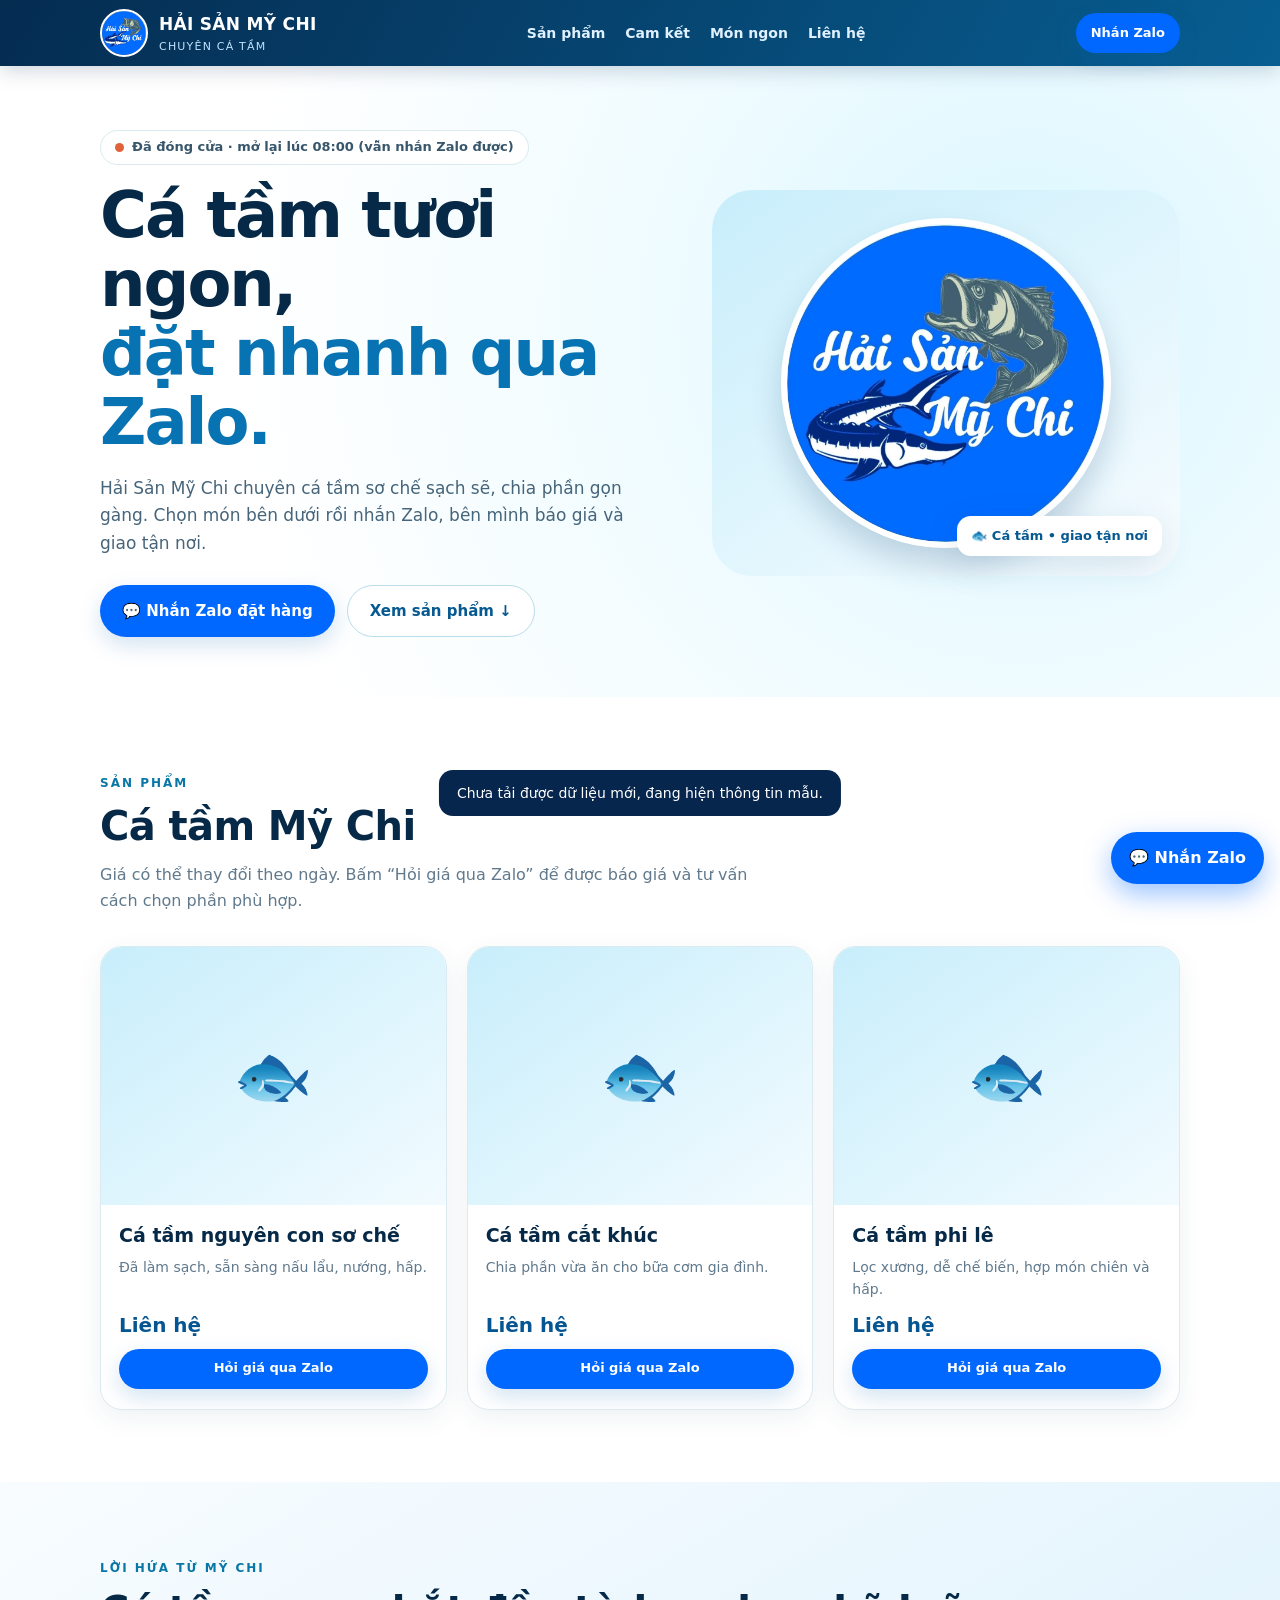
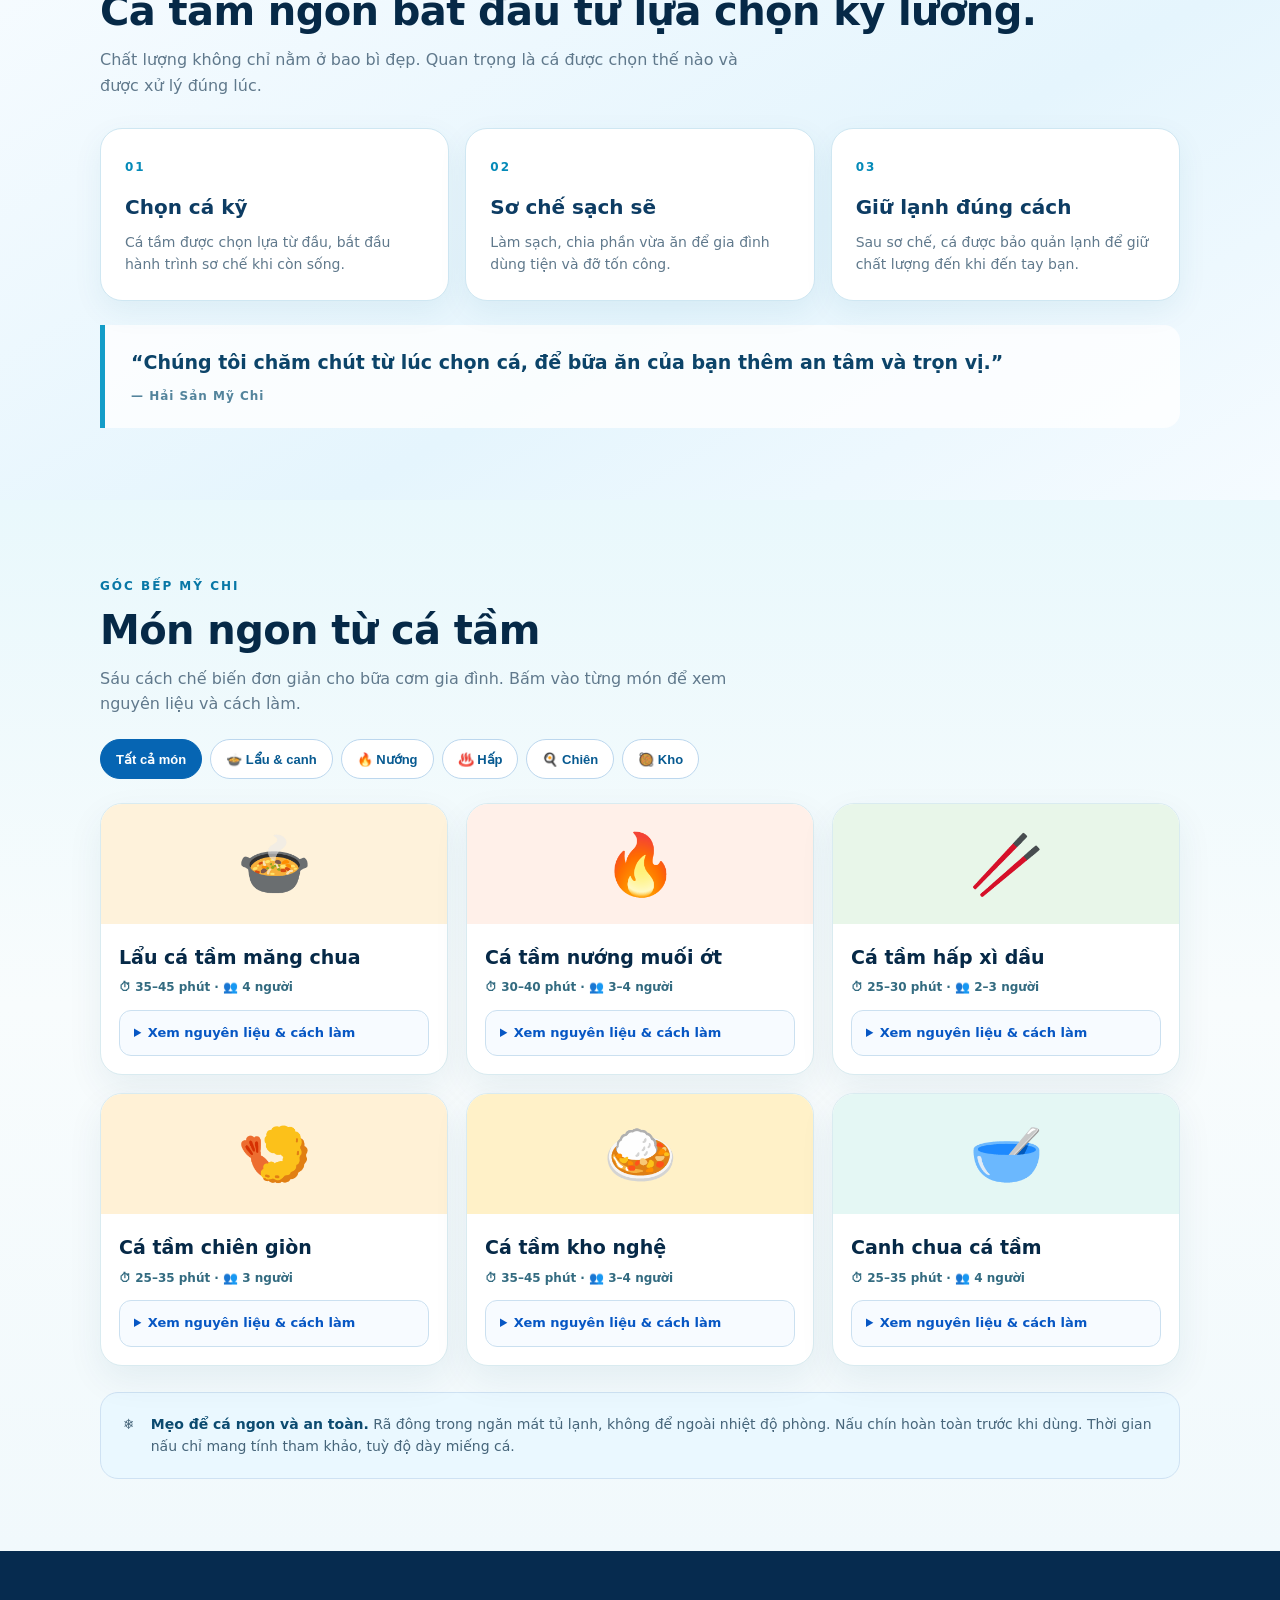
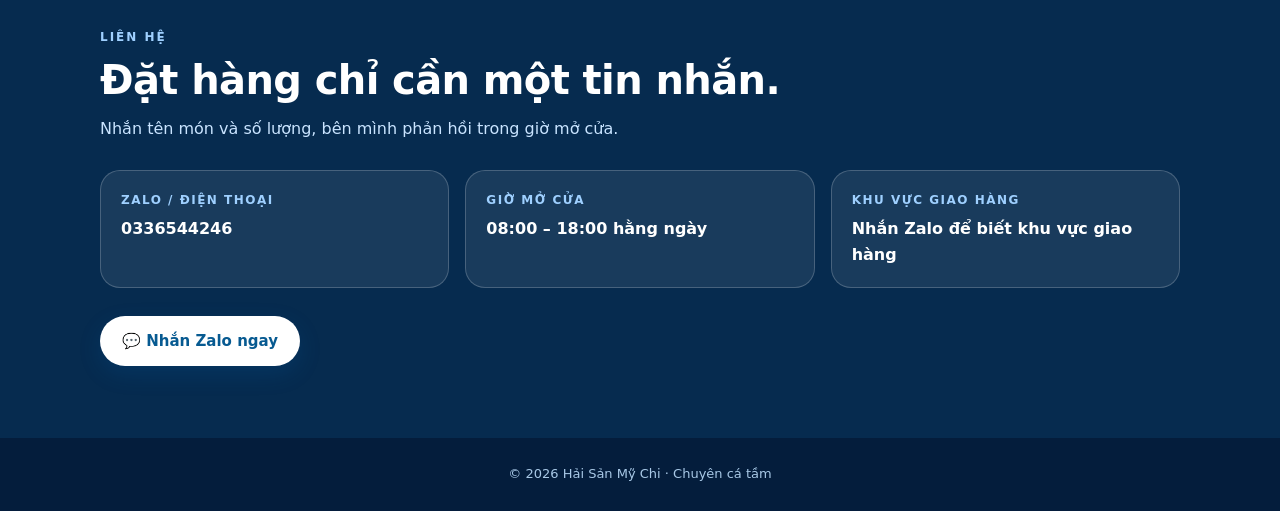
==== index.html @ b7a3113d "Website bán cá tầm Hải Sản Mỹ Chi: trang khách, trang quản trị, hướng dẫn Supabase Co-Authored-By: C" ====
<!DOCTYPE html>
<html lang="vi">
<head>
<meta charset="utf-8">
<meta name="viewport" content="width=device-width, initial-scale=1">
<meta name="theme-color" content="#052a55">
<title>Hải Sản Mỹ Chi | Cá tầm tươi, đặt qua Zalo</title>
<meta name="description" content="Hải Sản Mỹ Chi chuyên cá tầm. Xem sản phẩm, hỏi giá và đặt hàng nhanh qua Zalo.">
<link rel="icon" href="assets/logo.webp">
<link rel="stylesheet" href="style.css">
</head>
<body>
<div class="promo" id="promo" hidden></div>

<header>
  <div class="topbar">
    <a class="brand" href="#top">
      <img src="assets/logo.webp" alt="Logo Hải Sản Mỹ Chi">
      <span><strong>HẢI SẢN MỸ CHI</strong><small>Chuyên cá tầm</small></span>
    </a>
    <nav class="links" aria-label="Điều hướng">
      <a href="#sanpham">Sản phẩm</a>
      <a href="#cauchuyen">Cam kết</a>
      <a href="#monngon">Món ngon</a>
      <a href="#lienhe">Liên hệ</a>
    </nav>
    <a class="btn zalo small zalo-link" href="#" target="_blank" rel="noopener">Nhắn Zalo</a>
  </div>
</header>

<main id="top">
  <section class="hero">
    <div class="bubbles" aria-hidden="true">
      <span style="--x:6%;--s:13px;--d:9s;--dl:-2s"></span><span style="--x:22%;--s:8px;--d:12s;--dl:-6s"></span>
      <span style="--x:44%;--s:16px;--d:10s;--dl:-5s"></span><span style="--x:66%;--s:9px;--d:13s;--dl:-3s"></span>
      <span style="--x:80%;--s:19px;--d:11s;--dl:-8s"></span><span style="--x:93%;--s:11px;--d:9s;--dl:-4s"></span>
    </div>
    <div class="heroinner">
      <div>
        <span class="status" id="status"><i></i><span>Đang kiểm tra giờ mở cửa…</span></span>
        <h1>Cá tầm tươi ngon,<br><em>đặt nhanh qua Zalo.</em></h1>
        <p>Hải Sản Mỹ Chi chuyên cá tầm sơ chế sạch sẽ, chia phần gọn gàng. Chọn món bên dưới rồi nhắn Zalo, bên mình báo giá và giao tận nơi.</p>
        <div class="heroactions">
          <a class="btn zalo zalo-link" href="#" target="_blank" rel="noopener">💬 Nhắn Zalo đặt hàng</a>
          <a class="btn ghost" href="#sanpham">Xem sản phẩm ↓</a>
        </div>
      </div>
      <div class="logo-card">
        <img src="assets/logo.webp" alt="Hải Sản Mỹ Chi">
        <span class="tag">🐟 Cá tầm • giao tận nơi</span>
      </div>
    </div>
  </section>

  <section class="section products" id="sanpham">
    <div class="wrap">
      <span class="kicker">Sản phẩm</span>
      <h2 class="heading">Cá tầm Mỹ Chi</h2>
      <p class="sub">Giá có thể thay đổi theo ngày. Bấm “Hỏi giá qua Zalo” để được báo giá và tư vấn cách chọn phần phù hợp.</p>
      <div class="grid" id="productGrid" aria-live="polite">
        <div class="empty">Đang tải sản phẩm…</div>
      </div>
    </div>
  </section>

  <section class="section story" id="cauchuyen">
    <div class="wrap">
      <span class="kicker">Lời hứa từ Mỹ Chi</span>
      <h2 class="heading">Cá tầm ngon bắt đầu từ lựa chọn kỹ lưỡng.</h2>
      <p class="sub">Chất lượng không chỉ nằm ở bao bì đẹp. Quan trọng là cá được chọn thế nào và được xử lý đúng lúc.</p>
      <div class="panels">
        <article class="panel"><span class="n">01</span><h3>Chọn cá kỹ</h3><p>Cá tầm được chọn lựa từ đầu, bắt đầu hành trình sơ chế khi còn sống.</p></article>
        <article class="panel"><span class="n">02</span><h3>Sơ chế sạch sẽ</h3><p>Làm sạch, chia phần vừa ăn để gia đình dùng tiện và đỡ tốn công.</p></article>
        <article class="panel"><span class="n">03</span><h3>Giữ lạnh đúng cách</h3><p>Sau sơ chế, cá được bảo quản lạnh để giữ chất lượng đến khi đến tay bạn.</p></article>
      </div>
      <blockquote class="quote">“Chúng tôi chăm chút từ lúc chọn cá, để bữa ăn của bạn thêm an tâm và trọn vị.”<span>— Hải Sản Mỹ Chi</span></blockquote>
    </div>
  </section>

  <section class="section recipes" id="monngon">
    <div class="wrap">
      <span class="kicker">Góc bếp Mỹ Chi</span>
      <h2 class="heading">Món ngon từ cá tầm</h2>
      <p class="sub">Sáu cách chế biến đơn giản cho bữa cơm gia đình. Bấm vào từng món để xem nguyên liệu và cách làm.</p>
      <div class="filters" id="filters" role="group" aria-label="Lọc món ăn"></div>
      <div class="rgrid" id="recipeGrid"></div>
      <div class="tip"><span aria-hidden="true">❄️</span><div><strong>Mẹo để cá ngon và an toàn.</strong> Rã đông trong ngăn mát tủ lạnh, không để ngoài nhiệt độ phòng. Nấu chín hoàn toàn trước khi dùng. Thời gian nấu chỉ mang tính tham khảo, tuỳ độ dày miếng cá.</div></div>
    </div>
  </section>

  <section class="section contact" id="lienhe">
    <div class="wrap">
      <span class="kicker" style="color:#9fd0ff">Liên hệ</span>
      <h2 class="heading">Đặt hàng chỉ cần một tin nhắn.</h2>
      <p class="sub">Nhắn tên món và số lượng, bên mình phản hồi trong giờ mở cửa.</p>
      <div class="cinfo">
        <div class="cbox"><b>Zalo / Điện thoại</b><span id="cZalo">…</span></div>
        <div class="cbox"><b>Giờ mở cửa</b><span id="cHours">…</span></div>
        <div class="cbox"><b>Khu vực giao hàng</b><span id="cArea">…</span></div>
      </div>
      <a class="btn zalo-link" href="#" target="_blank" rel="noopener">💬 Nhắn Zalo ngay</a>
    </div>
  </section>
</main>

<footer>© <span id="year"></span> Hải Sản Mỹ Chi · Chuyên cá tầm</footer>

<a class="fab zalo-link" href="#" target="_blank" rel="noopener" aria-label="Nhắn Zalo">💬 Nhắn Zalo</a>
<div class="toast" id="toast" role="status"></div>

<script src="config.js"></script>
<script src="app.js"></script>
</body>
</html>
---- style.css ----
:root{--navy:#062947;--blue:#0665b3;--blue-d:#055593;--cyan:#31b5d5;--ice:#eaf8ff;--ink:#102d43;--muted:#60798c;--border:#dbeaf0;--zalo:#0068ff;--sun:#31b5d5;--coral:#0665b3;--ok:#12805c;--bad:#b3261e}
*{box-sizing:border-box}
html{scroll-behavior:smooth}
body{margin:0;color:var(--ink);font-family:system-ui,-apple-system,"Segoe UI",Roboto,Arial,sans-serif;background:#f4f9fc;line-height:1.6}
img{max-width:100%}
a{color:inherit}
.wrap{max-width:1120px;margin:auto;padding:0 20px}
.section{padding:72px 0}
.kicker{font-size:12px;font-weight:800;letter-spacing:2px;text-transform:uppercase;color:#0877a6}
.heading{font-size:clamp(26px,3.4vw,40px);line-height:1.2;color:var(--navy);margin:8px 0 12px;letter-spacing:-.6px}
.sub{color:var(--muted);font-size:16px;max-width:680px;margin:0}

/* banner + header */
.promo{background:#d9f2fb;color:#074a6e;text-align:center;font-size:14px;font-weight:700;padding:9px 16px}
.promo[hidden]{display:none}
header{background:linear-gradient(120deg,#052c51,#075e91);color:#fff;position:sticky;top:0;z-index:20;box-shadow:0 4px 20px #06264d33}
.topbar{max-width:1120px;margin:auto;display:flex;align-items:center;justify-content:space-between;gap:12px;padding:9px 20px}
.brand{display:flex;align-items:center;gap:11px;text-decoration:none}
.brand img{width:48px;height:48px;border-radius:50%;border:2px solid #fff;object-fit:cover}
.brand strong{display:block;font-size:17px;letter-spacing:.3px}
.brand small{display:block;color:#bfe3ff;font-size:11px;letter-spacing:1.2px;text-transform:uppercase}
nav.links{display:flex;gap:20px;font-size:14px;font-weight:600}
nav.links a{text-decoration:none;color:#dff0ff}
nav.links a:hover{color:#fff}

/* buttons */
.btn{display:inline-flex;align-items:center;justify-content:center;gap:8px;border:0;cursor:pointer;border-radius:50px;padding:13px 22px;font-weight:800;font-size:15px;text-decoration:none;background:var(--blue);color:#fff;box-shadow:0 8px 22px #0665b32e;min-height:46px;transition:background .15s}
.btn:hover{background:var(--blue-d)}
.btn.zalo{background:var(--zalo)}
.btn.ghost{background:#fff;color:#075a91;border:1px solid #badceb;box-shadow:none}
.btn.small{padding:9px 15px;font-size:13px;min-height:40px}
.btn[disabled]{opacity:.5;cursor:not-allowed;transform:none}
:focus-visible{outline:3px solid #ffb300;outline-offset:2px}

/* hero */
.hero{position:relative;overflow:hidden;background:radial-gradient(circle at 80% 40%,#d9f7ff 0,#eefbff 32%,#fff 72%)}
.heroinner{max-width:1120px;margin:auto;padding:64px 20px 60px;display:grid;grid-template-columns:1.1fr .9fr;gap:40px;align-items:center;position:relative;z-index:1}
.status{display:inline-flex;align-items:center;gap:8px;background:#fff;border:1px solid var(--border);border-radius:30px;padding:6px 14px;font-size:13px;font-weight:700;color:#37566b}
.status i{width:9px;height:9px;border-radius:50%;background:#9aa9b5;display:inline-block}
.status.open i{background:#1fb46a;box-shadow:0 0 0 4px #1fb46a30}
.status.closed i{background:#e0623a}
.hero h1{font-size:clamp(36px,5.4vw,64px);line-height:1.08;letter-spacing:-2px;color:var(--navy);margin:16px 0 18px}
.hero h1 em{color:#0873b2;font-style:normal}
.hero p{font-size:17px;color:#46657a;max-width:560px;margin:0}
.heroactions{display:flex;gap:12px;flex-wrap:wrap;margin-top:28px}
.logo-card{position:relative;display:grid;place-items:center;background:linear-gradient(145deg,#c8eefb,#f7fcff);border-radius:40px;padding:28px;min-height:340px}
.logo-card img{width:min(100%,330px);border-radius:50%;border:6px solid #fff;box-shadow:0 18px 30px #20537e38;animation:float 6s ease-in-out infinite}
.logo-card .tag{position:absolute;bottom:20px;right:18px;background:#fff;padding:10px 14px;border-radius:14px;font-size:13px;font-weight:800;color:#075a91;box-shadow:0 10px 35px #06466d22}
@keyframes float{50%{transform:translateY(-10px)}}
.bubbles span{position:absolute;bottom:-30px;left:var(--x);width:var(--s);height:var(--s);border-radius:50%;background:#7fc4ff44;animation:rise var(--d) linear infinite;animation-delay:var(--dl)}
@keyframes rise{to{transform:translateY(-640px);opacity:0}}

/* products */
.products{background:#fff}
.grid{display:grid;grid-template-columns:repeat(3,minmax(0,1fr));gap:20px;margin-top:32px}
.card{background:#fff;border:1px solid var(--border);border-radius:22px;overflow:hidden;box-shadow:0 8px 26px #0d486112;display:flex;flex-direction:column}
.card .pic{aspect-ratio:4/3;background:linear-gradient(145deg,#c8eefb,#f2fbff);display:grid;place-items:center;font-size:64px;position:relative;overflow:hidden}
.card .pic img{width:100%;height:100%;object-fit:cover;display:block}
.card .out{position:absolute;top:12px;left:12px;background:#222c;color:#fff;font-size:12px;font-weight:800;padding:5px 11px;border-radius:20px}
.card .body{padding:18px 18px 20px;display:flex;flex-direction:column;gap:8px;flex:1}
.card h3{margin:0;font-size:19px;color:var(--navy);line-height:1.3}
.card p{margin:0;font-size:14px;color:var(--muted);flex:1}
.card .price{font-size:20px;font-weight:900;color:var(--blue-d)}
.card .price small{font-size:13px;font-weight:700;color:var(--muted)}
.card.soldout .pic img,.card.soldout .pic span{filter:grayscale(.8);opacity:.7}
.empty{grid-column:1/-1;text-align:center;color:var(--muted);padding:30px}

/* story / steps */
.story{background:linear-gradient(150deg,#f8fcff,#e5f5fd 60%,#f5fbff)}
.panels{display:grid;grid-template-columns:repeat(3,minmax(0,1fr));gap:16px;margin-top:30px}
.panel{background:#fff;border:1px solid #cfe7f2;border-radius:22px;padding:24px;box-shadow:0 10px 30px #0b5d8612}
.panel .n{font-size:12px;letter-spacing:2px;color:#048ab8;font-weight:900}
.panel h3{color:#0d3c63;font-size:20px;margin:12px 0 8px}
.panel p{font-size:14px;color:var(--muted);margin:0}
.quote{margin:24px 0 0;padding:22px 26px;border-left:5px solid #149dc8;background:#ffffffc9;border-radius:0 16px 16px 0;font-size:19px;font-weight:700;color:#0c4469}
.quote span{display:block;font-size:12px;letter-spacing:1px;margin-top:10px;color:#53849c;font-weight:600}

/* recipes */
.recipes{background:linear-gradient(180deg,#e9f8fc,#f8fcfd 48%,#f1f9fc)}
.filters{display:flex;gap:8px;flex-wrap:wrap;margin-top:22px}
.chip{border:1px solid #bcd7ee;background:#fff;color:#075a91;border-radius:30px;padding:9px 15px;font-weight:700;font-size:13px;cursor:pointer;min-height:40px}
.chip[aria-pressed="true"]{background:var(--blue);color:#fff;border-color:var(--blue)}
.rgrid{display:grid;grid-template-columns:repeat(3,minmax(0,1fr));gap:18px;margin-top:24px;align-items:start}
.rcard{border:1px solid #d9ebf0;border-radius:22px;overflow:hidden;background:#fff;box-shadow:0 14px 36px #0d486112}
.rart{height:120px;display:grid;place-items:center;font-size:60px;background:var(--bg)}
.rmain{padding:18px}
.rmain h3{margin:0 0 4px;font-size:19px;color:var(--navy)}
.rmeta{font-size:12px;color:#336b80;font-weight:700;margin:6px 0 12px}
details.rd{border:1px solid #cbe0f0;border-radius:12px;background:#f7fbff}
details.rd summary{cursor:pointer;font-weight:800;color:#0757c4;font-size:13px;padding:12px 14px}
details.rd div{padding:0 15px 14px;font-size:13px;color:#465f70}
details.rd h4{margin:10px 0 4px;color:#134d6d;font-size:13px}
details.rd ul,details.rd ol{padding-left:19px;margin:0}
.tip{display:flex;gap:16px;margin-top:26px;background:var(--ice);border:1px solid #cfe2f3;border-radius:18px;padding:20px 22px;font-size:14px;color:#46657a}
.tip strong{color:#0c4b70}

/* contact */
.contact{background:#062b4f;color:#fff}
.contact .heading{color:#fff}
.contact .sub{color:#c9e4ff}
.cinfo{display:grid;grid-template-columns:repeat(3,minmax(0,1fr));gap:16px;margin-top:28px}
.cbox{background:#ffffff14;border:1px solid #ffffff33;border-radius:20px;padding:20px}
.cbox b{display:block;font-size:12px;letter-spacing:1.5px;text-transform:uppercase;color:#9fd0ff;margin-bottom:6px}
.cbox span{font-size:16px;font-weight:700}
.contact .btn{margin-top:28px;background:#fff;color:#075a91}
footer{background:#041d3c;color:#a8c8e6;text-align:center;font-size:13px;padding:26px 20px}

/* floating zalo */
.fab{position:fixed;right:16px;bottom:16px;z-index:30;display:flex;align-items:center;gap:8px;background:var(--zalo);color:#fff;text-decoration:none;font-weight:800;padding:13px 18px;border-radius:50px;box-shadow:0 10px 28px #0068ff66;min-height:48px}
.fab:hover{background:#0053cc}
.toast{position:fixed;left:50%;bottom:84px;transform:translate(-50%,20px);background:#06264d;color:#fff;padding:12px 18px;border-radius:14px;font-size:14px;max-width:calc(100% - 32px);opacity:0;pointer-events:none;transition:.25s;z-index:40;text-align:center}
.toast.show{opacity:1;transform:translate(-50%,0)}

@media(max-width:860px){
  .heroinner{grid-template-columns:1fr;padding:40px 20px;gap:26px}
  .logo-card{min-height:260px}
  .grid,.rgrid{grid-template-columns:repeat(2,minmax(0,1fr))}
  .panels,.cinfo{grid-template-columns:1fr}
  nav.links{display:none}
}
@media(max-width:540px){
  .section{padding:52px 0}
  .grid,.rgrid{grid-template-columns:1fr}
  .brand strong{font-size:15px}
  .brand img{width:42px;height:42px}
  .topbar .btn{display:none}
  .fab{left:16px;right:16px;justify-content:center}
  .toast{bottom:76px}
  body{padding-bottom:70px}
}
@media(prefers-reduced-motion:reduce){
  *{animation:none!important;transition:none!important;scroll-behavior:auto!important}
}
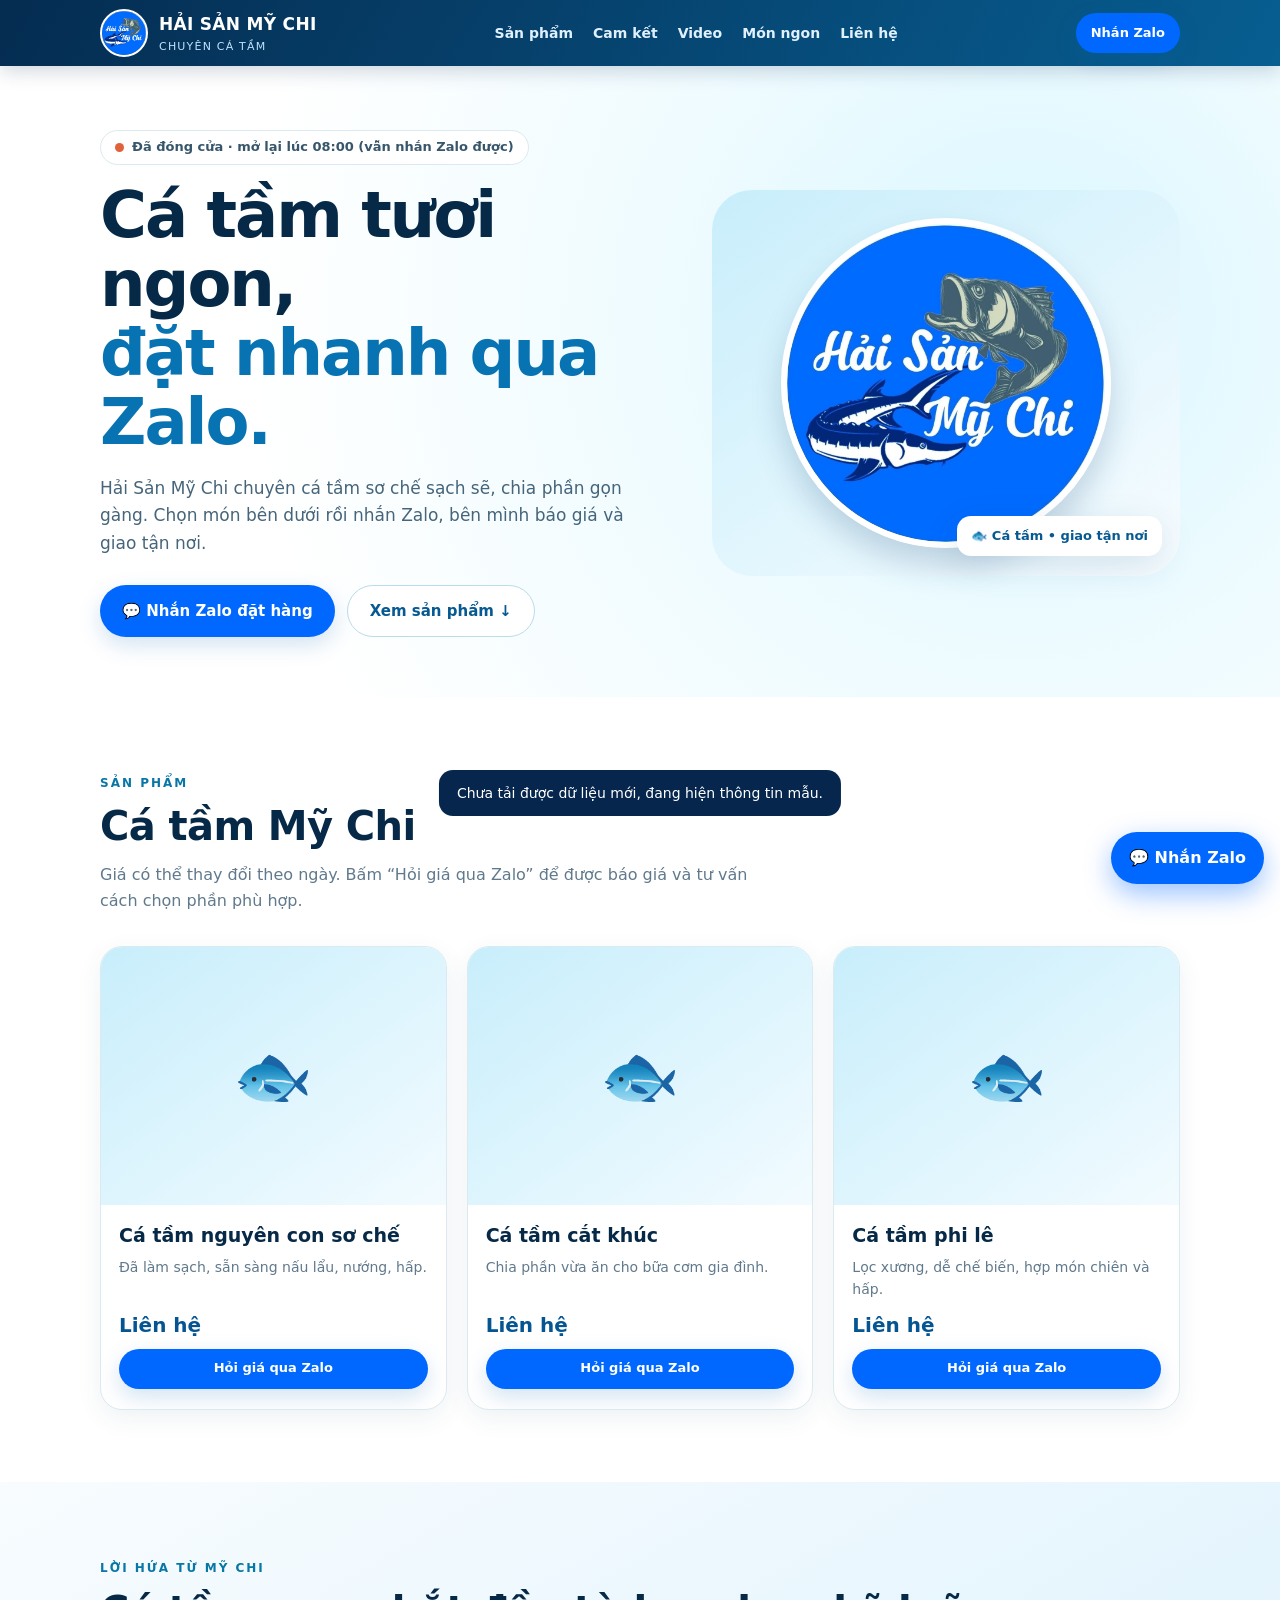
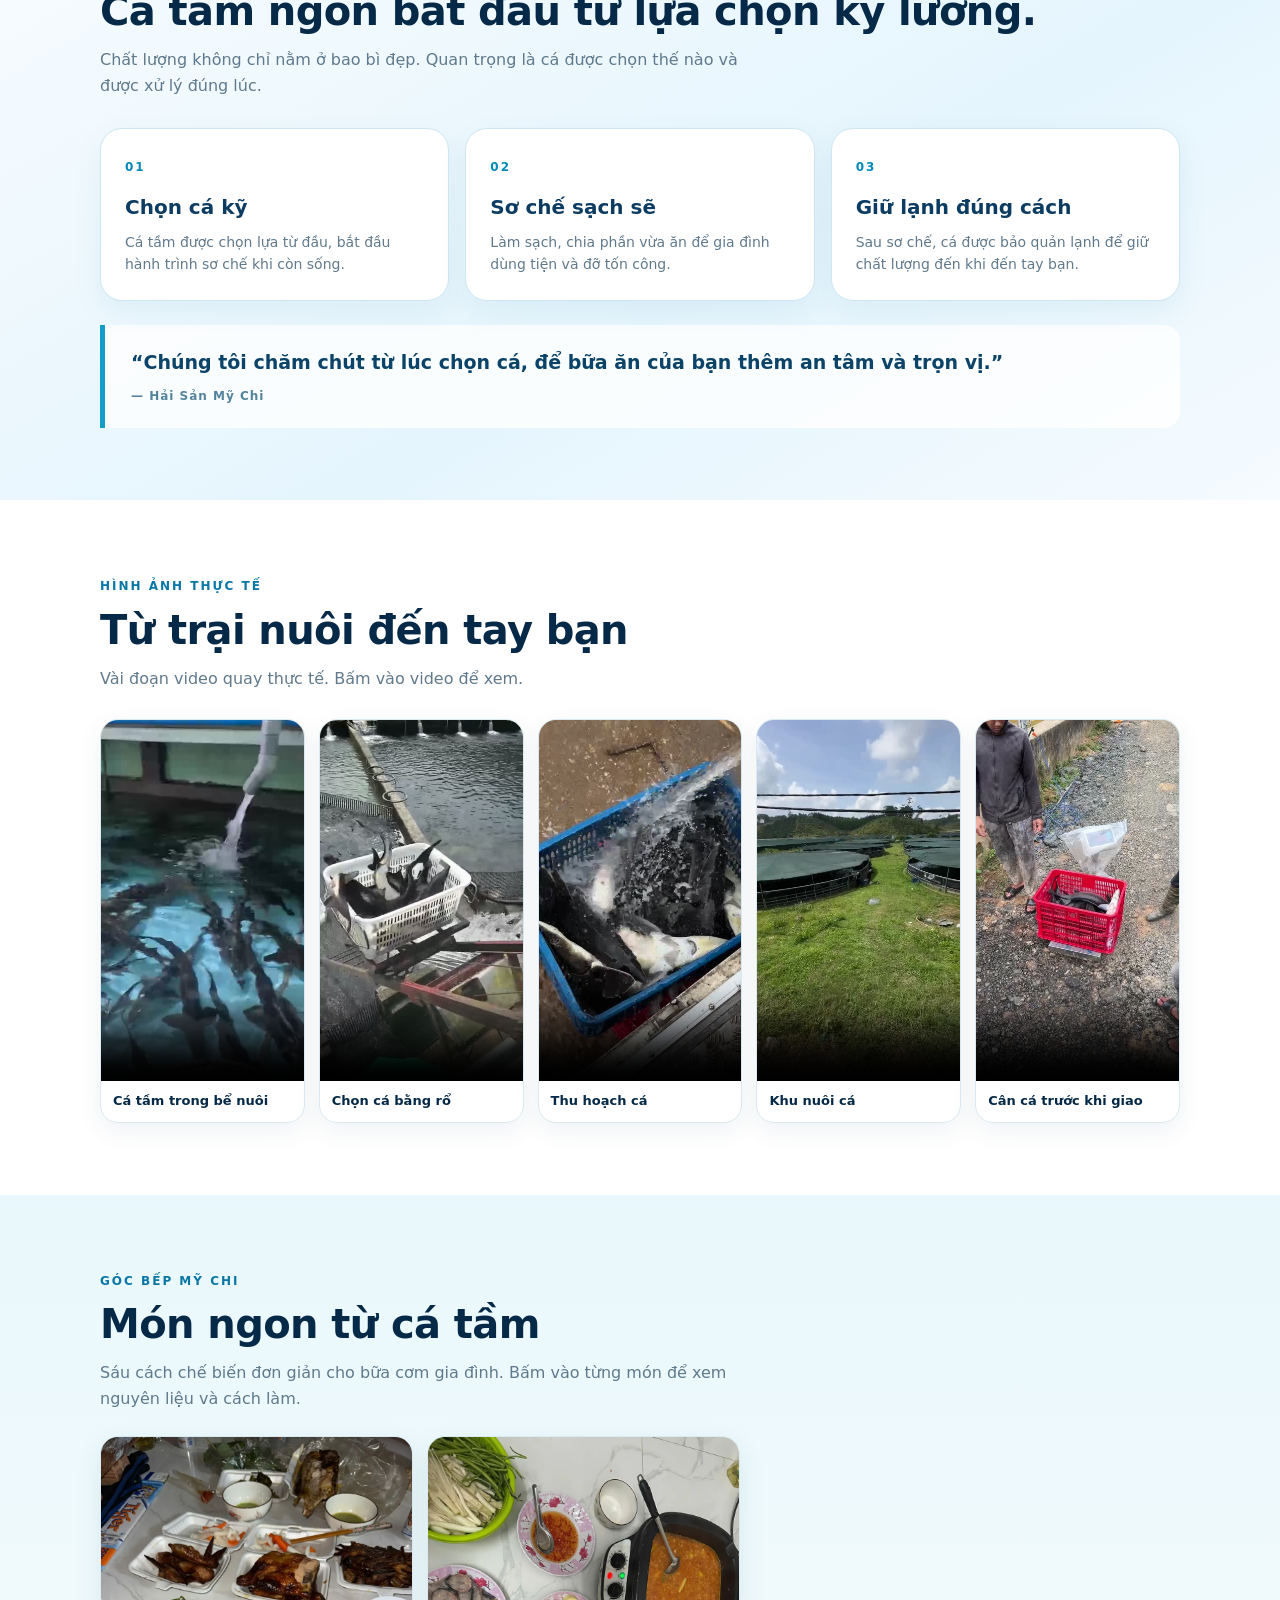
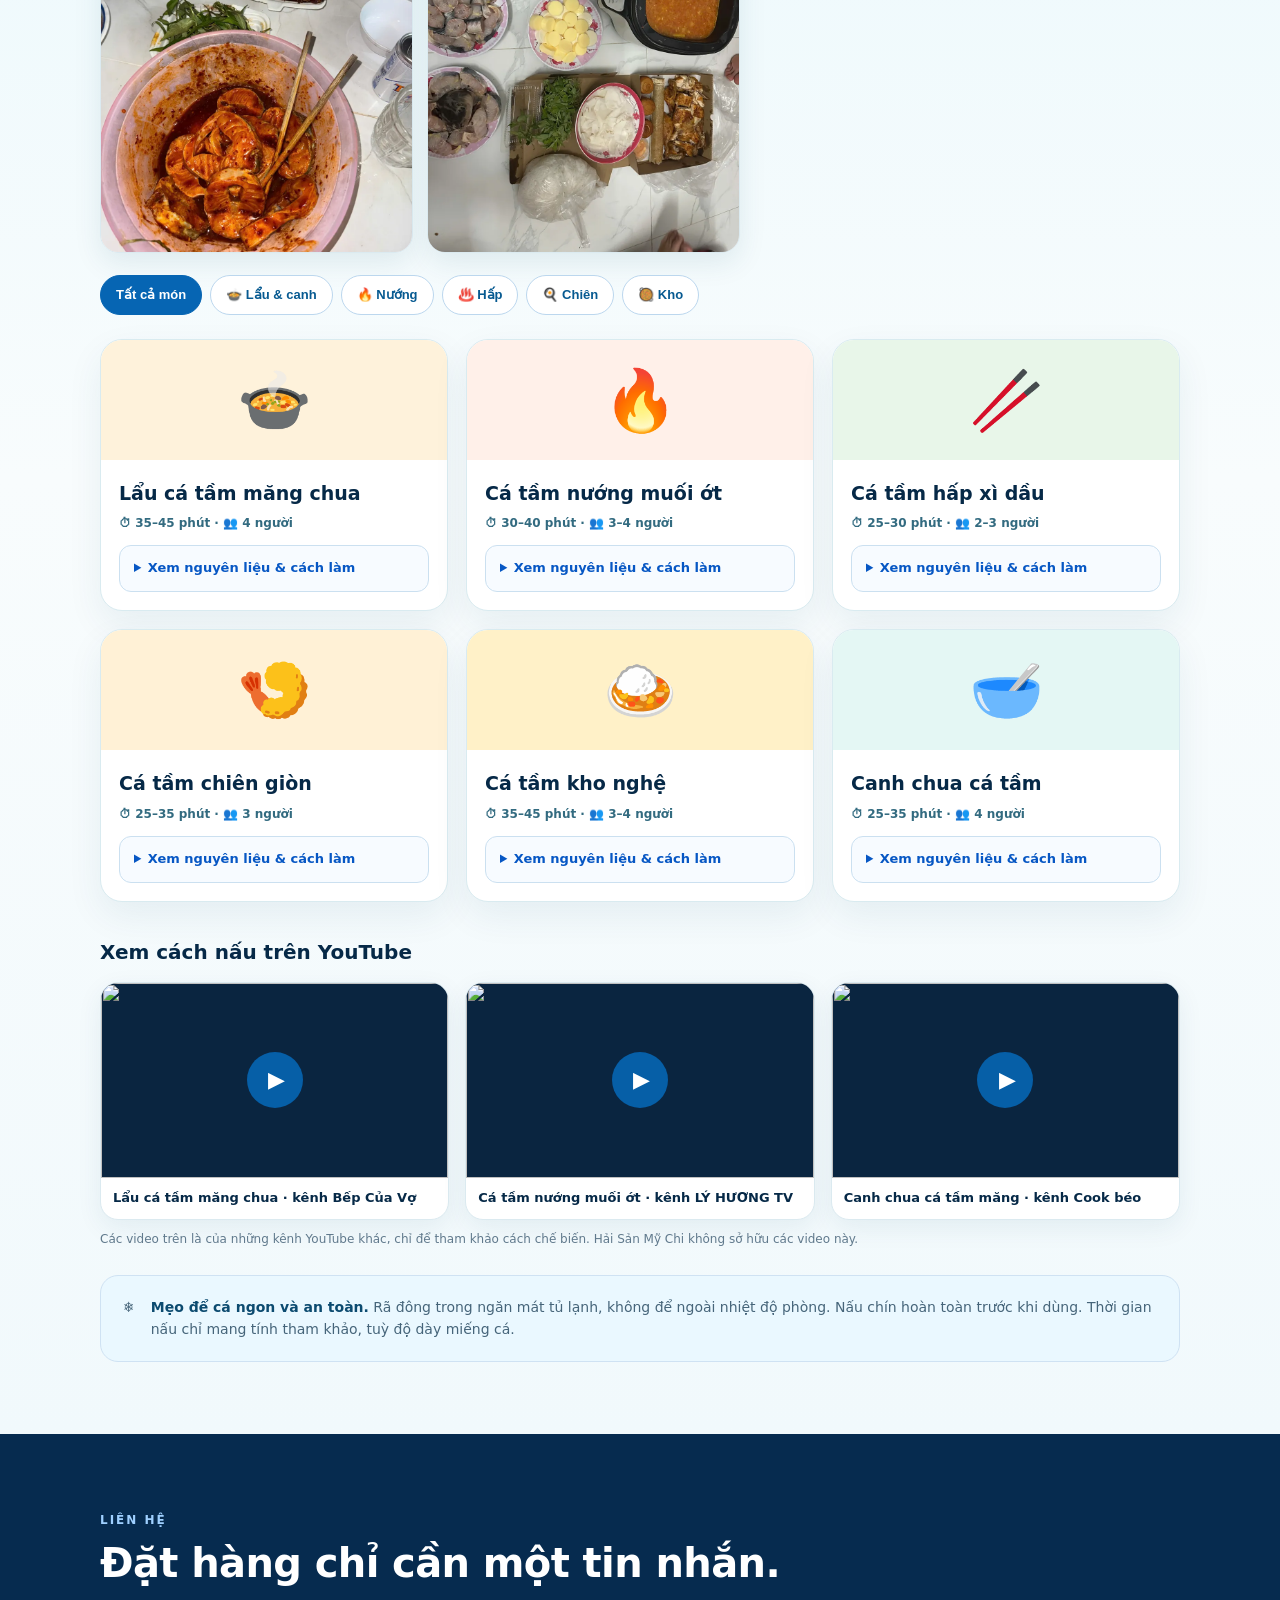
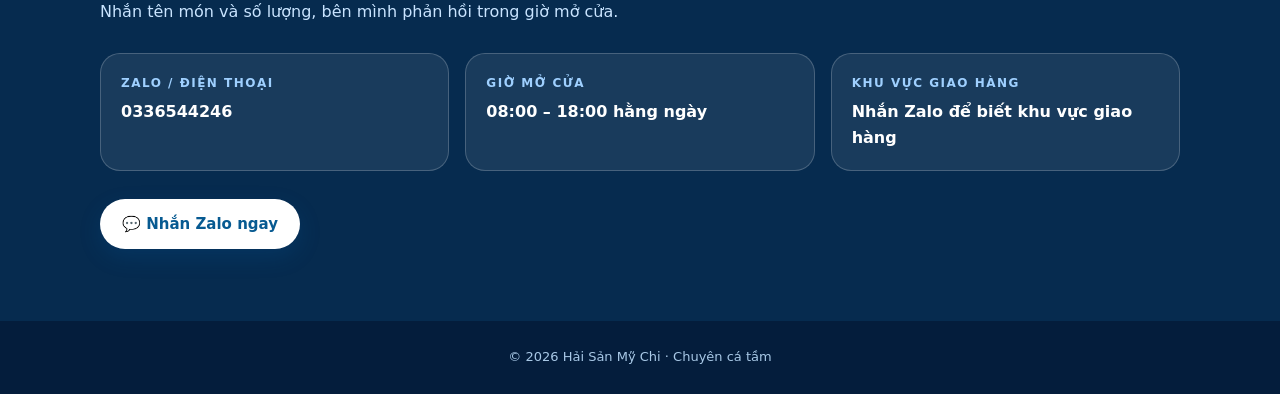
==== commit 349ca842: "Thêm video trại, ảnh món ăn và video hướng dẫn nấu cá tầm Co-Authored-By: Claude Sonnet 5.5 <noreply" ====
--- a/index.html
+++ b/index.html
@@ -21,6 +21,7 @@
     <nav class="links" aria-label="Điều hướng">
       <a href="#sanpham">Sản phẩm</a>
       <a href="#cauchuyen">Cam kết</a>
+      <a href="#trai">Video</a>
       <a href="#monngon">Món ngon</a>
       <a href="#lienhe">Liên hệ</a>
     </nav>
@@ -77,13 +78,35 @@
     </div>
   </section>
 
+  <section class="section farm" id="trai">
+    <div class="wrap">
+      <span class="kicker">Hình ảnh thực tế</span>
+      <h2 class="heading">Từ trại nuôi đến tay bạn</h2>
+      <p class="sub">Vài đoạn video quay thực tế. Bấm vào video để xem.</p>
+      <div class="vgrid">
+        <figure class="vcard"><video controls playsinline preload="none" poster="assets/video/trai-2.jpg" src="assets/video/trai-2.mp4"></video><figcaption>Cá tầm trong bể nuôi</figcaption></figure>
+        <figure class="vcard"><video controls playsinline preload="none" poster="assets/video/trai-1.jpg" src="assets/video/trai-1.mp4"></video><figcaption>Chọn cá bằng rổ</figcaption></figure>
+        <figure class="vcard"><video controls playsinline preload="none" poster="assets/video/trai-3.jpg" src="assets/video/trai-3.mp4"></video><figcaption>Thu hoạch cá</figcaption></figure>
+        <figure class="vcard"><video controls playsinline preload="none" poster="assets/video/trai-4.jpg" src="assets/video/trai-4.mp4"></video><figcaption>Khu nuôi cá</figcaption></figure>
+        <figure class="vcard"><video controls playsinline preload="none" poster="assets/video/trai-5.jpg" src="assets/video/trai-5.mp4"></video><figcaption>Cân cá trước khi giao</figcaption></figure>
+      </div>
+    </div>
+  </section>
+
   <section class="section recipes" id="monngon">
     <div class="wrap">
       <span class="kicker">Góc bếp Mỹ Chi</span>
       <h2 class="heading">Món ngon từ cá tầm</h2>
       <p class="sub">Sáu cách chế biến đơn giản cho bữa cơm gia đình. Bấm vào từng món để xem nguyên liệu và cách làm.</p>
+      <div class="photos">
+        <img src="assets/img/mon-1.webp" alt="Các món cá tầm ướp và nướng bày trên bàn" loading="lazy" width="900" height="1200">
+        <img src="assets/img/mon-2.webp" alt="Mâm lẩu cá tầm với cá cắt khúc và rau ăn kèm" loading="lazy" width="900" height="1200">
+      </div>
       <div class="filters" id="filters" role="group" aria-label="Lọc món ăn"></div>
       <div class="rgrid" id="recipeGrid"></div>
+      <h3 class="subhead">Xem cách nấu trên YouTube</h3>
+      <div class="ygrid" id="ytGrid"></div>
+      <p class="credit">Các video trên là của những kênh YouTube khác, chỉ để tham khảo cách chế biến. Hải Sản Mỹ Chi không sở hữu các video này.</p>
       <div class="tip"><span aria-hidden="true">❄️</span><div><strong>Mẹo để cá ngon và an toàn.</strong> Rã đông trong ngăn mát tủ lạnh, không để ngoài nhiệt độ phòng. Nấu chín hoàn toàn trước khi dùng. Thời gian nấu chỉ mang tính tham khảo, tuỳ độ dày miếng cá.</div></div>
     </div>
   </section>
--- a/style.css
+++ b/style.css
@@ -49,6 +49,24 @@
 @keyframes float{50%{transform:translateY(-10px)}}
 .bubbles span{position:absolute;bottom:-30px;left:var(--x);width:var(--s);height:var(--s);border-radius:50%;background:#7fc4ff44;animation:rise var(--d) linear infinite;animation-delay:var(--dl)}
 @keyframes rise{to{transform:translateY(-640px);opacity:0}}
+
+/* video trại + ảnh món */
+.farm{background:#fff}
+.vgrid{display:grid;grid-template-columns:repeat(5,minmax(0,1fr));gap:14px;margin-top:28px}
+.vcard{margin:0;background:#fff;border:1px solid var(--border);border-radius:18px;overflow:hidden;box-shadow:0 8px 26px #0d486112}
+.vcard video{display:block;width:100%;aspect-ratio:9/16;object-fit:cover;background:#0a2540}
+.vcard figcaption{padding:10px 12px;font-size:13px;font-weight:700;color:var(--navy)}
+.photos{display:grid;grid-template-columns:repeat(2,minmax(0,1fr));gap:14px;margin-top:24px;max-width:640px}
+.photos img{width:100%;height:auto;aspect-ratio:3/4;object-fit:cover;border-radius:18px;border:1px solid var(--border);box-shadow:0 10px 28px #0d486118;display:block}
+
+.subhead{margin:34px 0 0;font-size:20px;color:var(--navy)}
+.ygrid{display:grid;grid-template-columns:repeat(3,minmax(0,1fr));gap:16px;margin-top:14px}
+.ycard{margin:0;background:#fff;border:1px solid var(--border);border-radius:18px;overflow:hidden;box-shadow:0 8px 26px #0d486112}
+.ycard iframe,.yplay{display:block;width:100%;aspect-ratio:16/9;border:0;padding:0;background:#0a2540;position:relative;cursor:pointer}
+.yplay img{width:100%;height:100%;object-fit:cover;display:block}
+.ytri{position:absolute;inset:0;margin:auto;width:56px;height:56px;border-radius:50%;background:#0665b3e6;color:#fff;display:grid;place-items:center;font-size:22px;padding-left:4px}
+.ycard figcaption{padding:10px 12px;font-size:13px;font-weight:700;color:var(--navy)}
+.credit{font-size:12px;color:var(--muted);margin:10px 0 0}
 
 /* products */
 .products{background:#fff}
@@ -111,6 +129,7 @@
 .toast{position:fixed;left:50%;bottom:84px;transform:translate(-50%,20px);background:#06264d;color:#fff;padding:12px 18px;border-radius:14px;font-size:14px;max-width:calc(100% - 32px);opacity:0;pointer-events:none;transition:.25s;z-index:40;text-align:center}
 .toast.show{opacity:1;transform:translate(-50%,0)}
 
+@media(max-width:1000px){.vgrid{grid-template-columns:repeat(3,minmax(0,1fr))}.ygrid{grid-template-columns:1fr}}
 @media(max-width:860px){
   .heroinner{grid-template-columns:1fr;padding:40px 20px;gap:26px}
   .logo-card{min-height:260px}
@@ -119,6 +138,8 @@
   nav.links{display:none}
 }
 @media(max-width:540px){
+  .vgrid{grid-template-columns:repeat(2,minmax(0,1fr));gap:10px}
+  .photos{gap:10px}
   .section{padding:52px 0}
   .grid,.rgrid{grid-template-columns:1fr}
   .brand strong{font-size:15px}
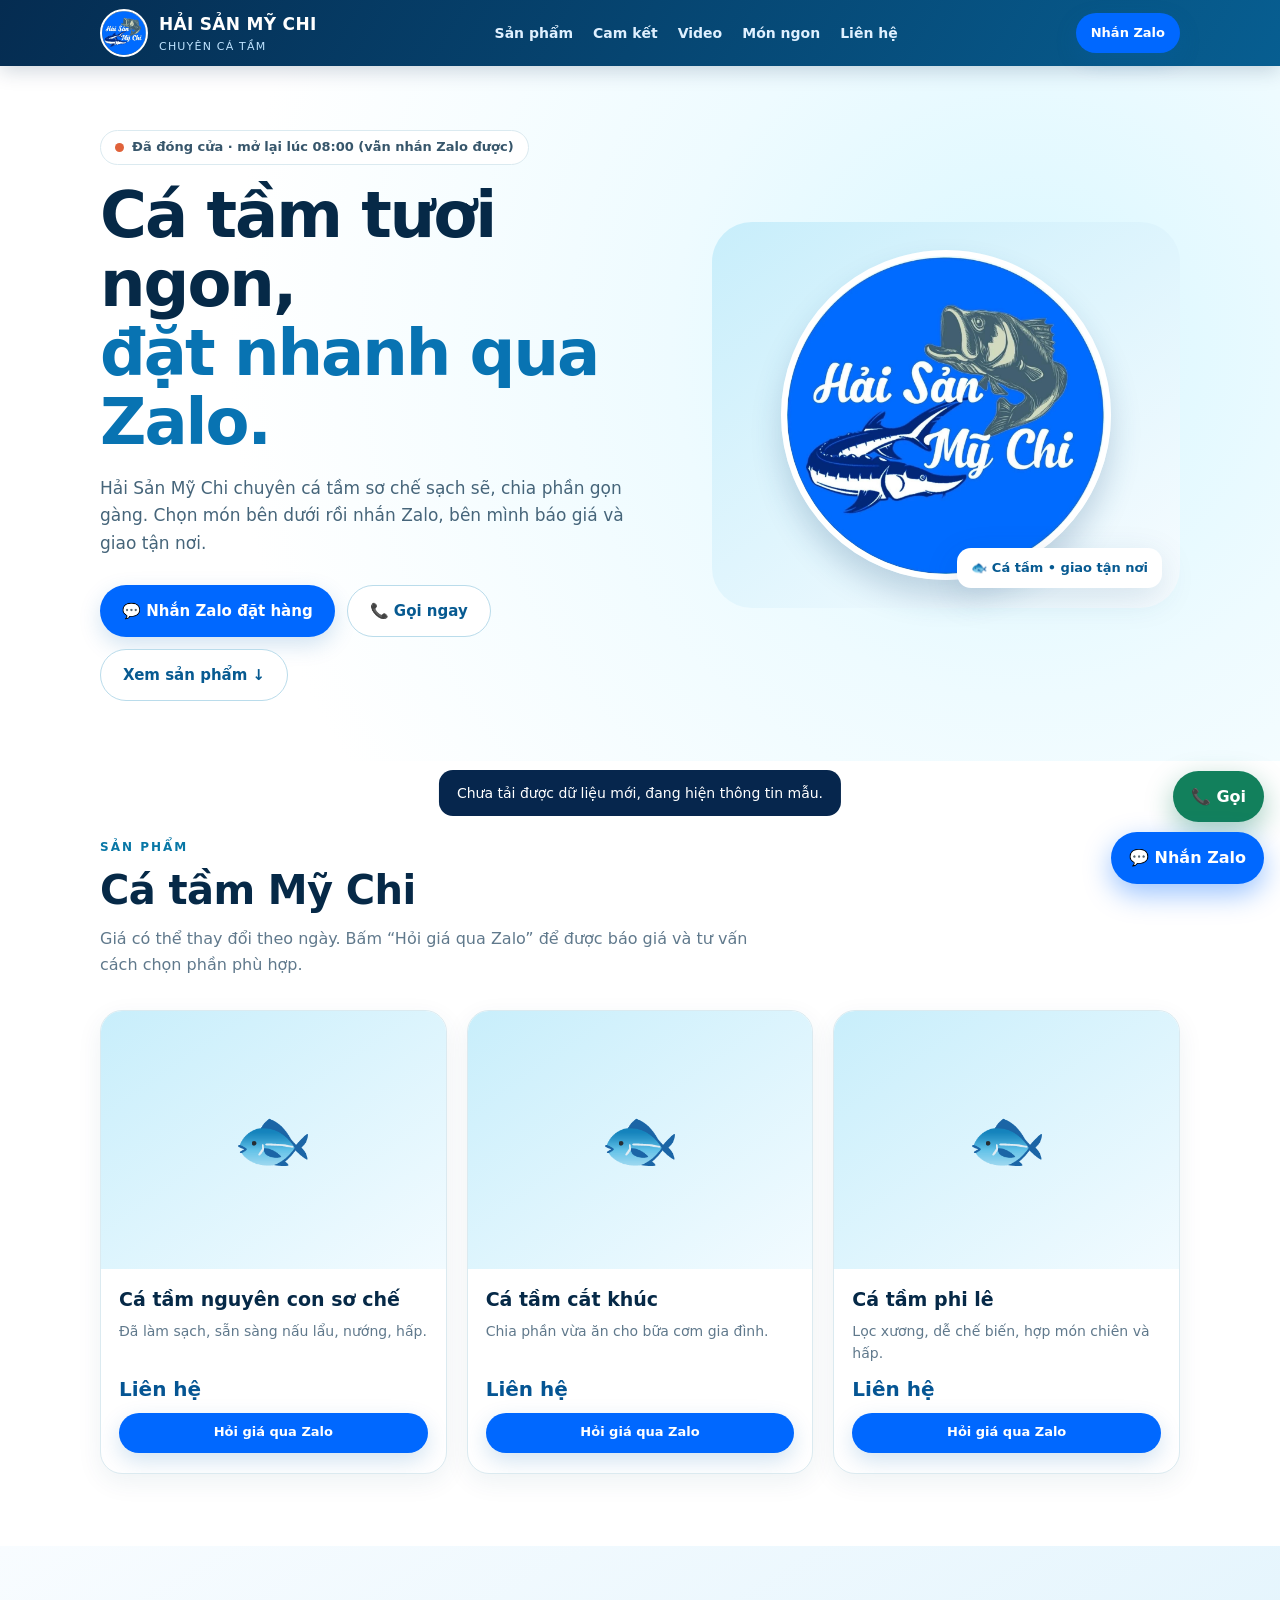
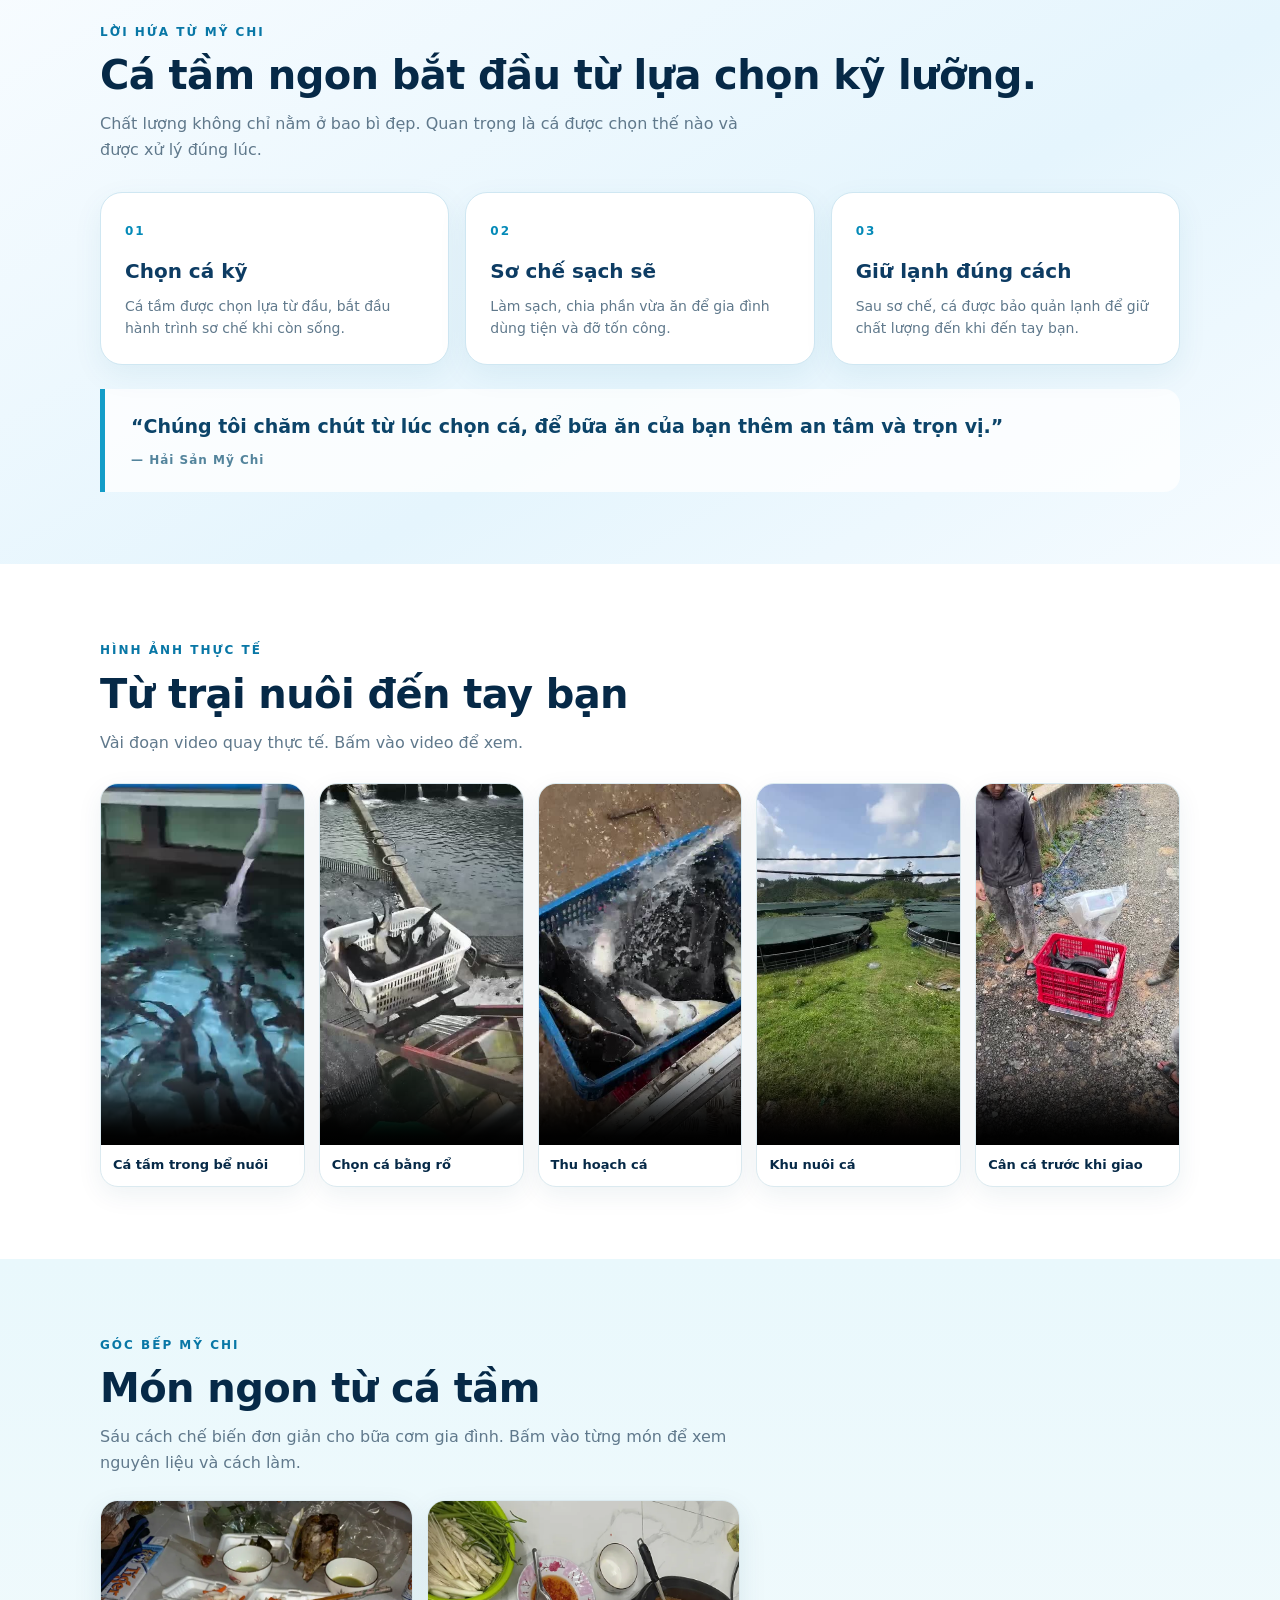
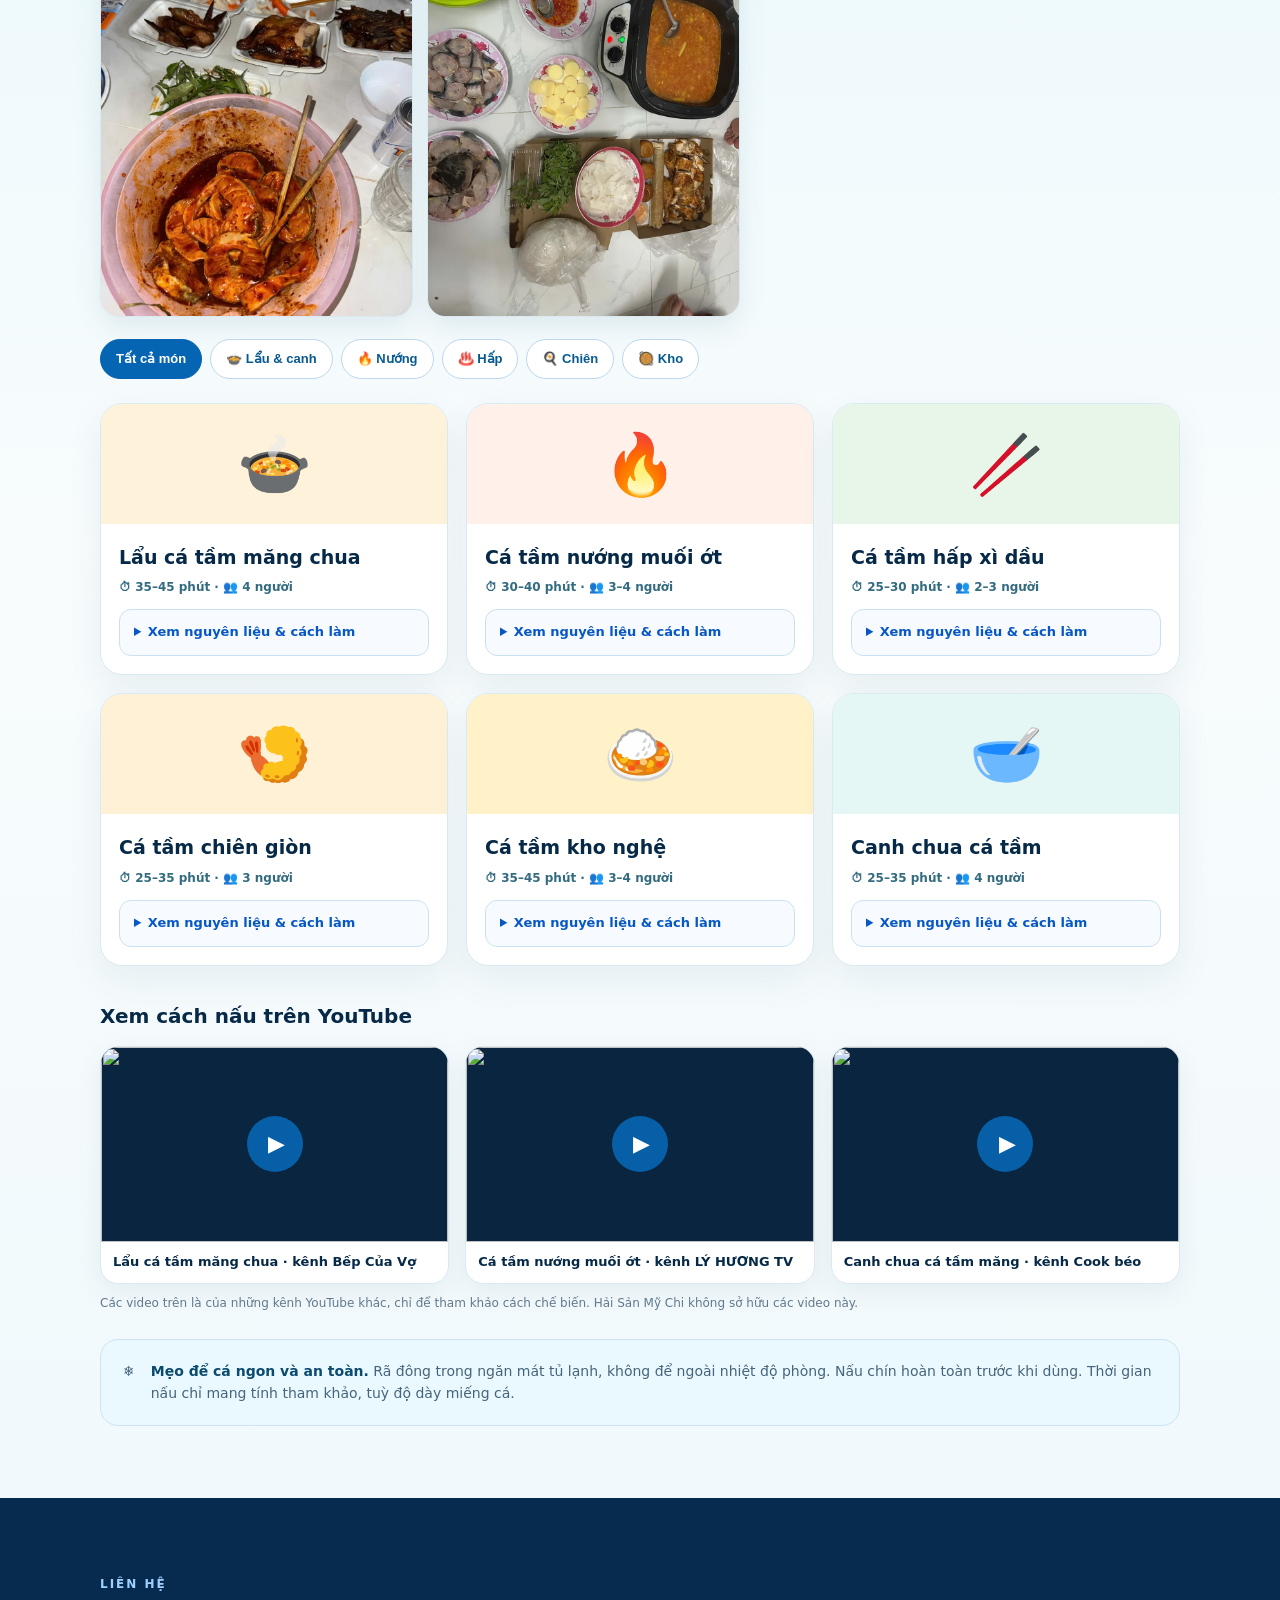
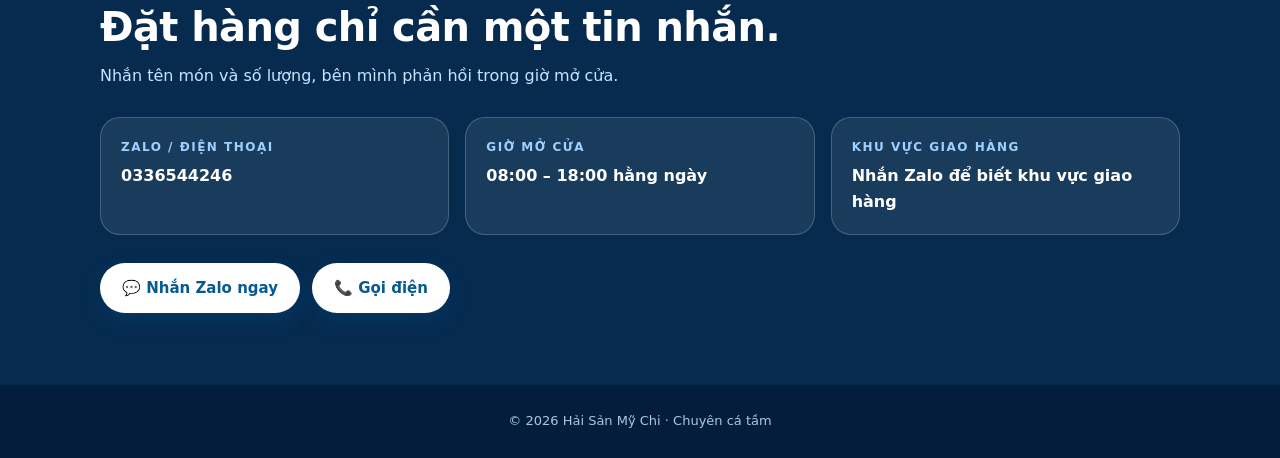
==== commit 00dc6f98: "Thêm nút gọi điện, bản đồ và ô địa chỉ, số gọi trong trang quản trị Co-Authored-By: Claude Sonnet 5." ====
--- a/index.html
+++ b/index.html
@@ -43,6 +43,7 @@
         <p>Hải Sản Mỹ Chi chuyên cá tầm sơ chế sạch sẽ, chia phần gọn gàng. Chọn món bên dưới rồi nhắn Zalo, bên mình báo giá và giao tận nơi.</p>
         <div class="heroactions">
           <a class="btn zalo zalo-link" href="#" target="_blank" rel="noopener">💬 Nhắn Zalo đặt hàng</a>
+          <a class="btn ghost tel-link" href="#">📞 Gọi ngay</a>
           <a class="btn ghost" href="#sanpham">Xem sản phẩm ↓</a>
         </div>
       </div>
@@ -120,15 +121,26 @@
         <div class="cbox"><b>Zalo / Điện thoại</b><span id="cZalo">…</span></div>
         <div class="cbox"><b>Giờ mở cửa</b><span id="cHours">…</span></div>
         <div class="cbox"><b>Khu vực giao hàng</b><span id="cArea">…</span></div>
+        <div class="cbox" id="addrBox" hidden><b>Địa chỉ cửa hàng</b><span id="cAddr"></span></div>
       </div>
-      <a class="btn zalo-link" href="#" target="_blank" rel="noopener">💬 Nhắn Zalo ngay</a>
+      <div class="cta">
+        <a class="btn zalo-link" href="#" target="_blank" rel="noopener">💬 Nhắn Zalo ngay</a>
+        <a class="btn tel-link" href="#">📞 Gọi điện</a>
+        <a class="btn" id="dirBtn" href="#" target="_blank" rel="noopener" hidden>📍 Chỉ đường</a>
+      </div>
+      <div class="mapwrap" id="mapWrap" hidden>
+        <iframe id="mapFrame" title="Bản đồ cửa hàng" loading="lazy" referrerpolicy="no-referrer-when-downgrade"></iframe>
+      </div>
     </div>
   </section>
 </main>
 
 <footer>© <span id="year"></span> Hải Sản Mỹ Chi · Chuyên cá tầm</footer>
 
-<a class="fab zalo-link" href="#" target="_blank" rel="noopener" aria-label="Nhắn Zalo">💬 Nhắn Zalo</a>
+<div class="fabs">
+  <a class="fab call tel-link" href="#" aria-label="Gọi điện">📞 Gọi</a>
+  <a class="fab zalo-link" href="#" target="_blank" rel="noopener" aria-label="Nhắn Zalo">💬 Nhắn Zalo</a>
+</div>
 <div class="toast" id="toast" role="status"></div>
 
 <script src="config.js"></script>
--- a/style.css
+++ b/style.css
@@ -120,12 +120,19 @@
 .cbox{background:#ffffff14;border:1px solid #ffffff33;border-radius:20px;padding:20px}
 .cbox b{display:block;font-size:12px;letter-spacing:1.5px;text-transform:uppercase;color:#9fd0ff;margin-bottom:6px}
 .cbox span{font-size:16px;font-weight:700}
-.contact .btn{margin-top:28px;background:#fff;color:#075a91}
+.contact .btn{background:#fff;color:#075a91}
+.cta{display:flex;gap:12px;flex-wrap:wrap;margin-top:28px}
+.mapwrap{margin-top:24px;border-radius:20px;overflow:hidden;border:1px solid #ffffff33;background:#0a2540}
+.mapwrap iframe{display:block;width:100%;height:340px;border:0}
+[hidden]{display:none!important}
 footer{background:#041d3c;color:#a8c8e6;text-align:center;font-size:13px;padding:26px 20px}
 
 /* floating zalo */
-.fab{position:fixed;right:16px;bottom:16px;z-index:30;display:flex;align-items:center;gap:8px;background:var(--zalo);color:#fff;text-decoration:none;font-weight:800;padding:13px 18px;border-radius:50px;box-shadow:0 10px 28px #0068ff66;min-height:48px}
+.fabs{position:fixed;right:16px;bottom:16px;z-index:30;display:flex;flex-direction:column;align-items:flex-end;gap:10px}
+.fab{display:flex;align-items:center;gap:8px;background:var(--zalo);color:#fff;text-decoration:none;font-weight:800;padding:13px 18px;border-radius:50px;box-shadow:0 10px 28px #0068ff66;min-height:48px}
 .fab:hover{background:#0053cc}
+.fab.call{background:#12805c;box-shadow:0 10px 28px #12805c66}
+.fab.call:hover{background:#0d6648}
 .toast{position:fixed;left:50%;bottom:84px;transform:translate(-50%,20px);background:#06264d;color:#fff;padding:12px 18px;border-radius:14px;font-size:14px;max-width:calc(100% - 32px);opacity:0;pointer-events:none;transition:.25s;z-index:40;text-align:center}
 .toast.show{opacity:1;transform:translate(-50%,0)}
 
@@ -145,7 +152,9 @@
   .brand strong{font-size:15px}
   .brand img{width:42px;height:42px}
   .topbar .btn{display:none}
-  .fab{left:16px;right:16px;justify-content:center}
+  .fabs{left:16px;right:16px;flex-direction:row;align-items:stretch}
+  .fab{flex:1;justify-content:center}
+  .mapwrap iframe{height:260px}
   .toast{bottom:76px}
   body{padding-bottom:70px}
 }
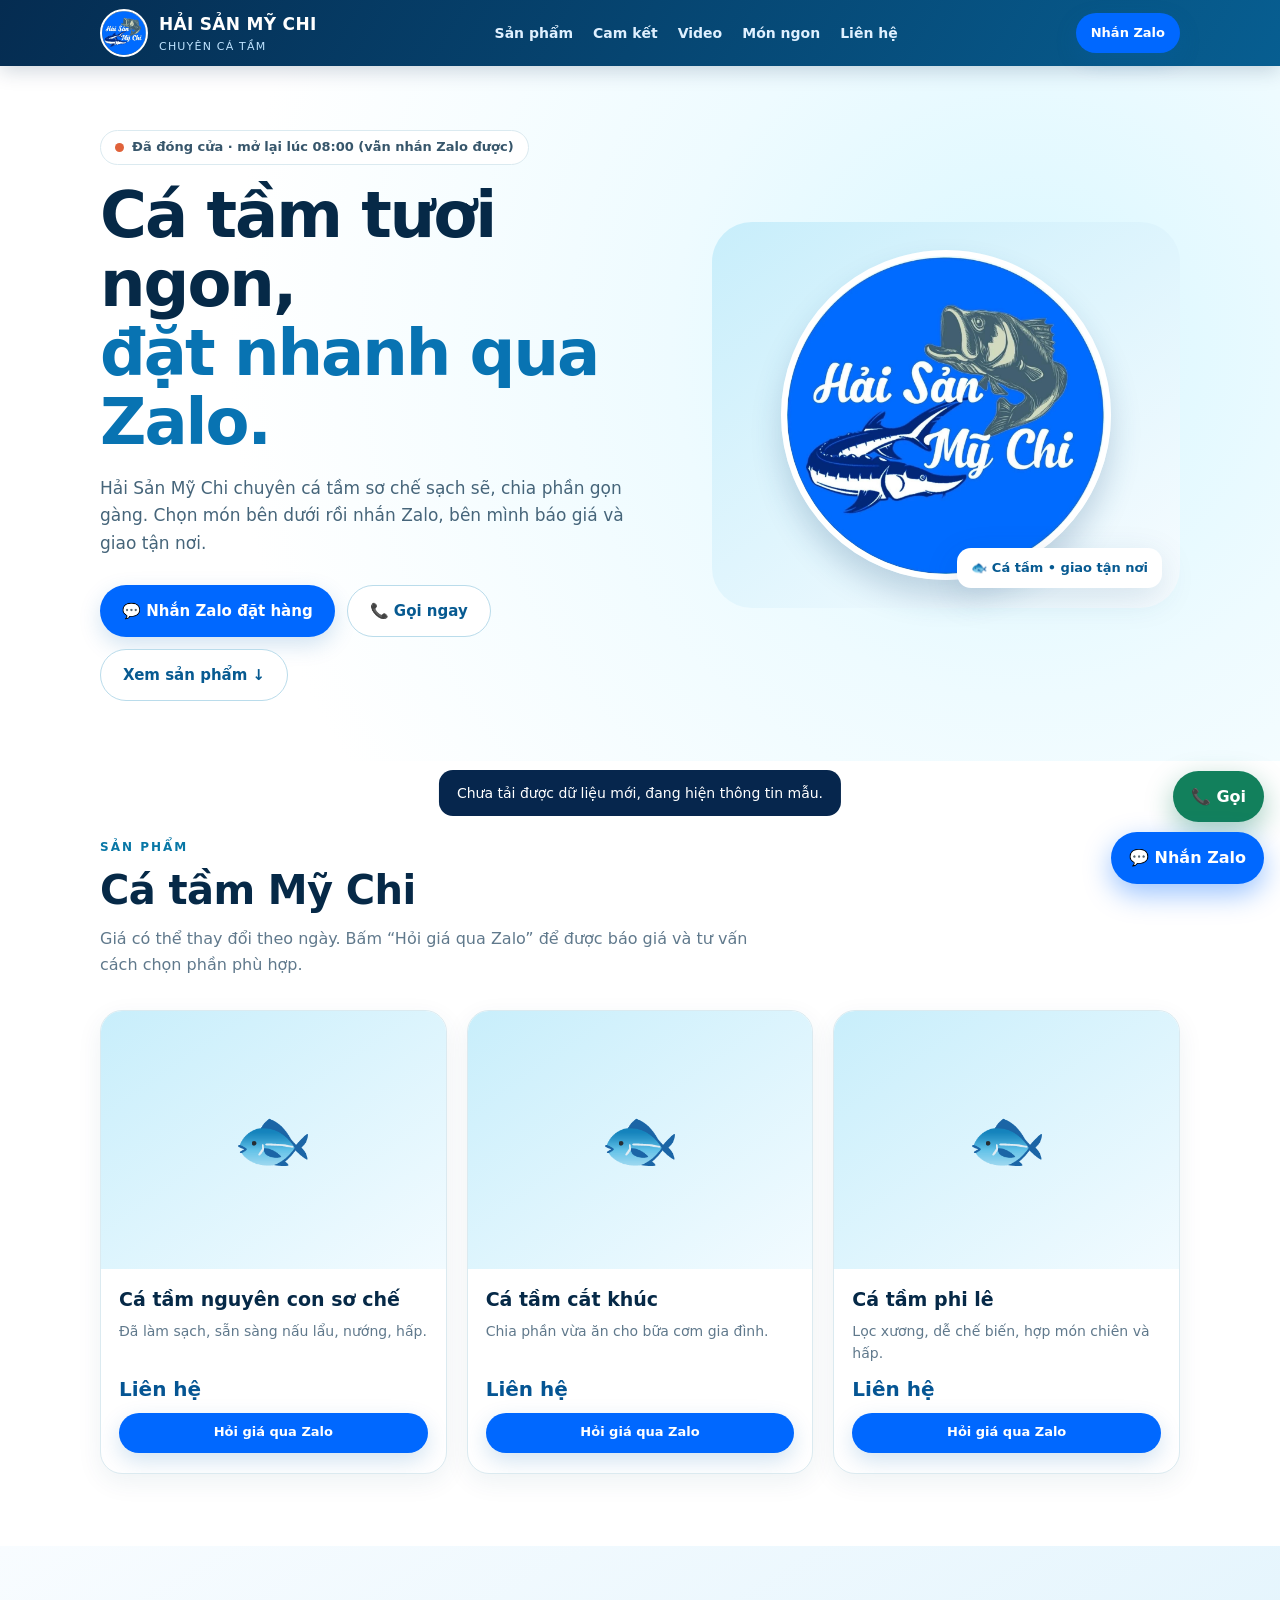
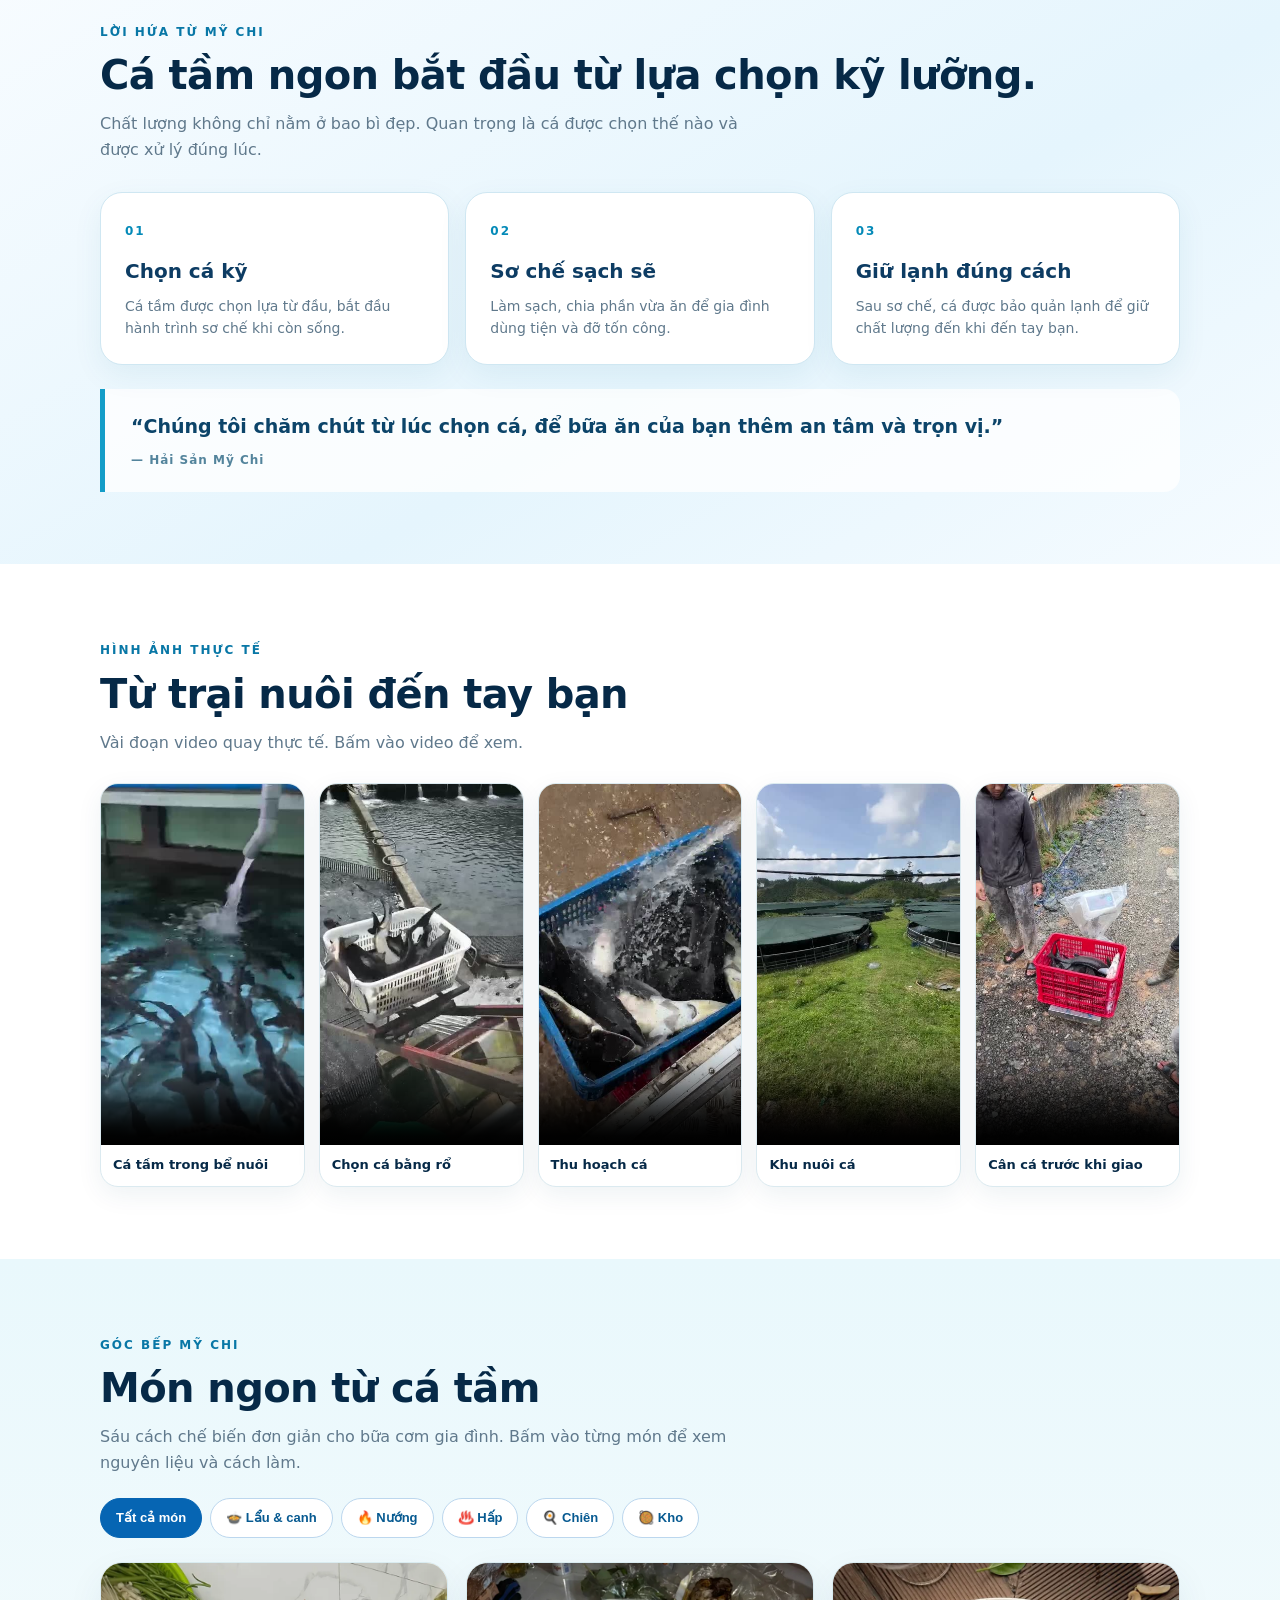
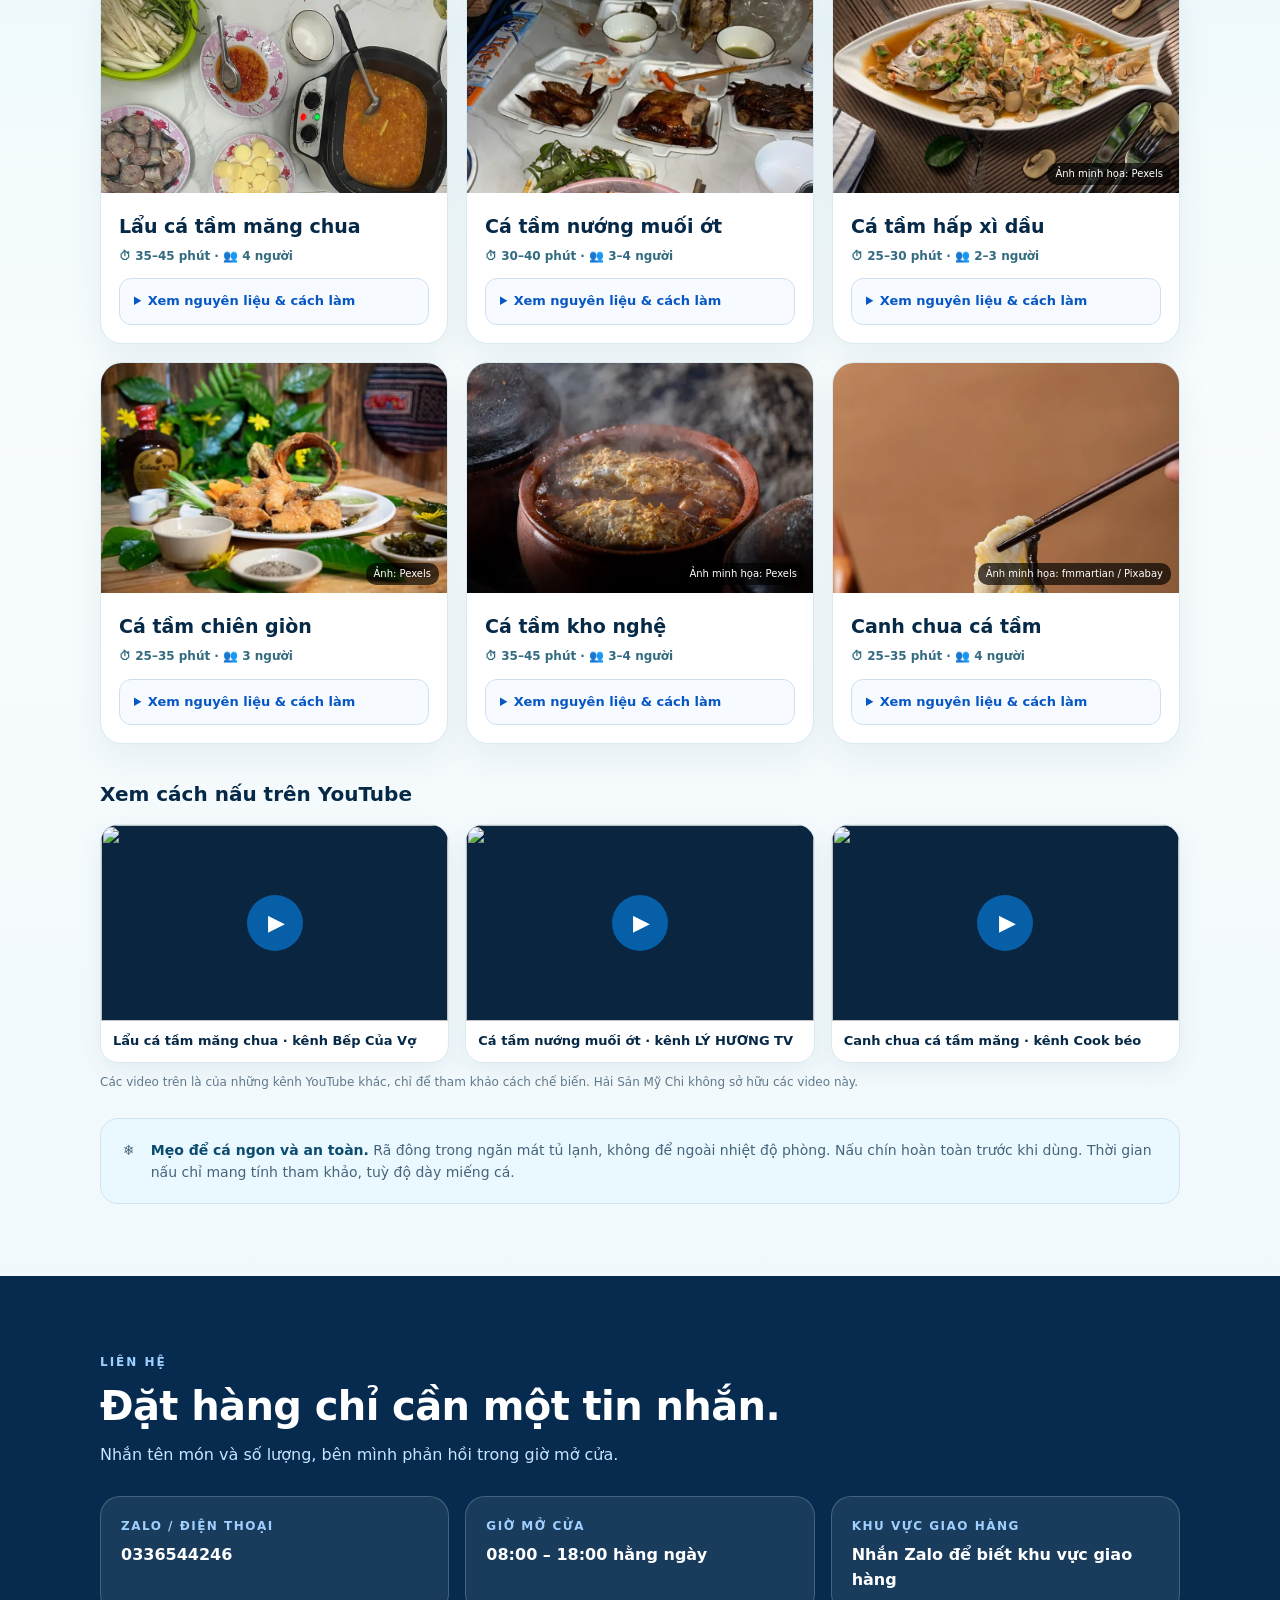
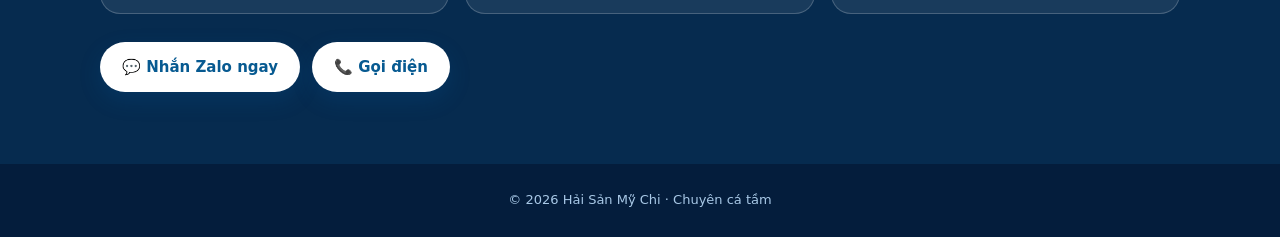
==== commit 6753fe79: "Gắn ảnh cho 6 món, thêm tab Món ngon trong trang quản trị và recipes.sql Co-Authored-By: Claude Sonn" ====
--- a/index.html
+++ b/index.html
@@ -99,10 +99,6 @@
       <span class="kicker">Góc bếp Mỹ Chi</span>
       <h2 class="heading">Món ngon từ cá tầm</h2>
       <p class="sub">Sáu cách chế biến đơn giản cho bữa cơm gia đình. Bấm vào từng món để xem nguyên liệu và cách làm.</p>
-      <div class="photos">
-        <img src="assets/img/mon-1.webp" alt="Các món cá tầm ướp và nướng bày trên bàn" loading="lazy" width="900" height="1200">
-        <img src="assets/img/mon-2.webp" alt="Mâm lẩu cá tầm với cá cắt khúc và rau ăn kèm" loading="lazy" width="900" height="1200">
-      </div>
       <div class="filters" id="filters" role="group" aria-label="Lọc món ăn"></div>
       <div class="rgrid" id="recipeGrid"></div>
       <h3 class="subhead">Xem cách nấu trên YouTube</h3>
--- a/style.css
+++ b/style.css
@@ -101,6 +101,9 @@
 .rgrid{display:grid;grid-template-columns:repeat(3,minmax(0,1fr));gap:18px;margin-top:24px;align-items:start}
 .rcard{border:1px solid #d9ebf0;border-radius:22px;overflow:hidden;background:#fff;box-shadow:0 14px 36px #0d486112}
 .rart{height:120px;display:grid;place-items:center;font-size:60px;background:var(--bg)}
+.rart.photo{height:230px;position:relative;overflow:hidden}
+.rart.photo img{width:100%;height:100%;object-fit:cover;object-position:50% 50%;display:block}
+.rcredit{position:absolute;right:8px;bottom:8px;background:#000a;color:#fff;font-size:10px;padding:3px 8px;border-radius:10px}
 .rmain{padding:18px}
 .rmain h3{margin:0 0 4px;font-size:19px;color:var(--navy)}
 .rmeta{font-size:12px;color:#336b80;font-weight:700;margin:6px 0 12px}
